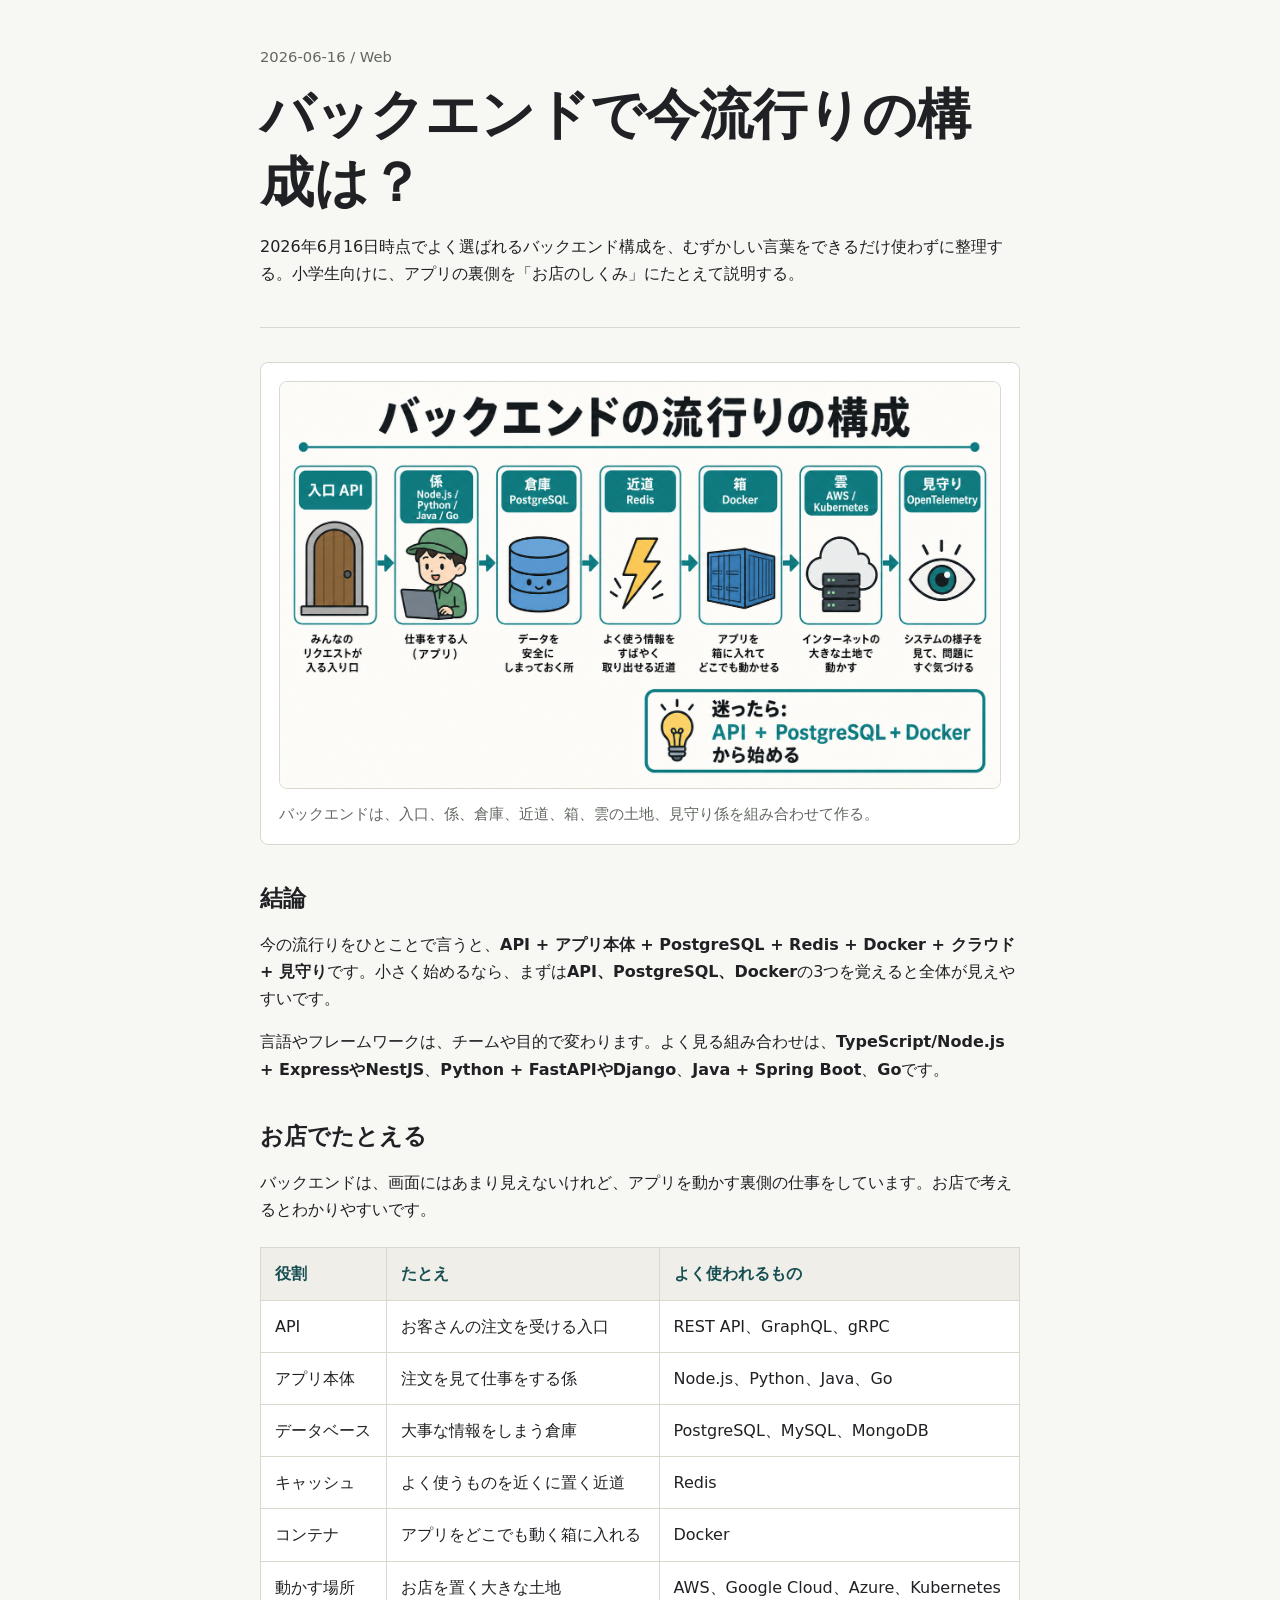
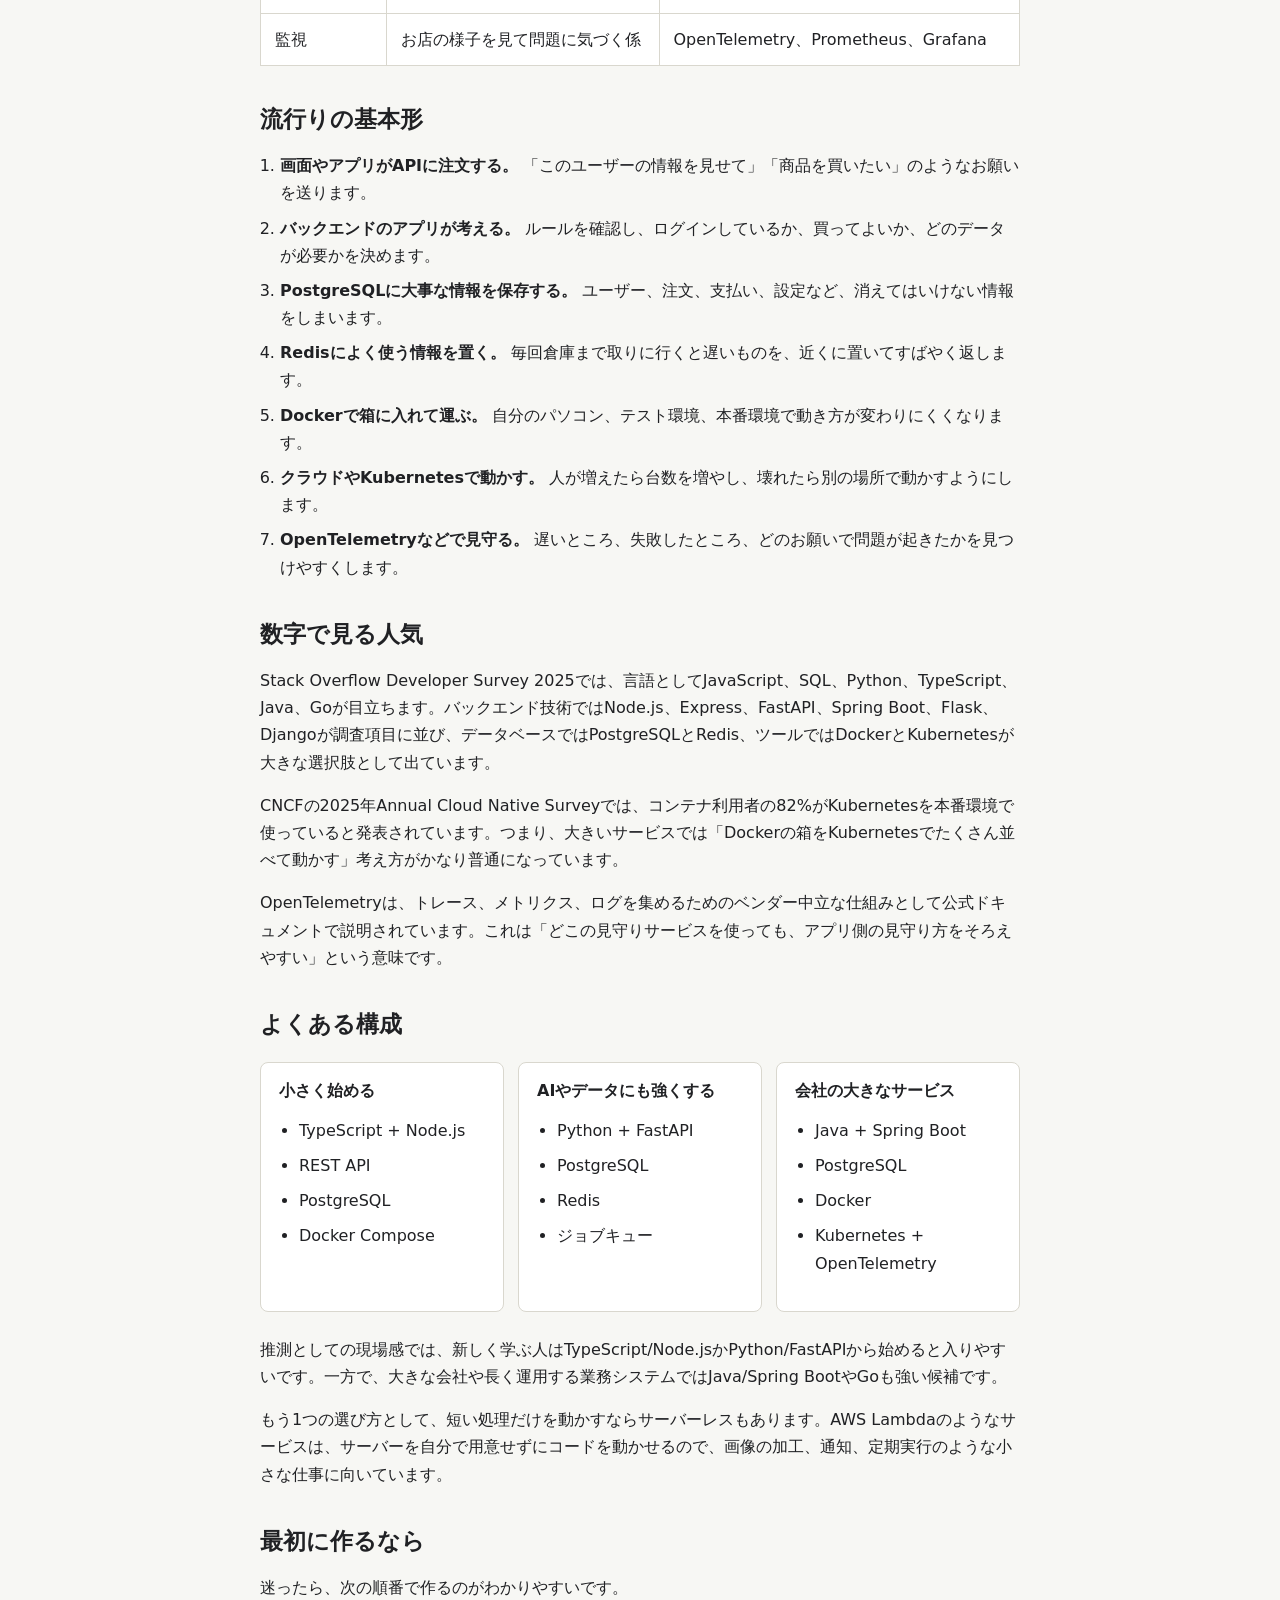
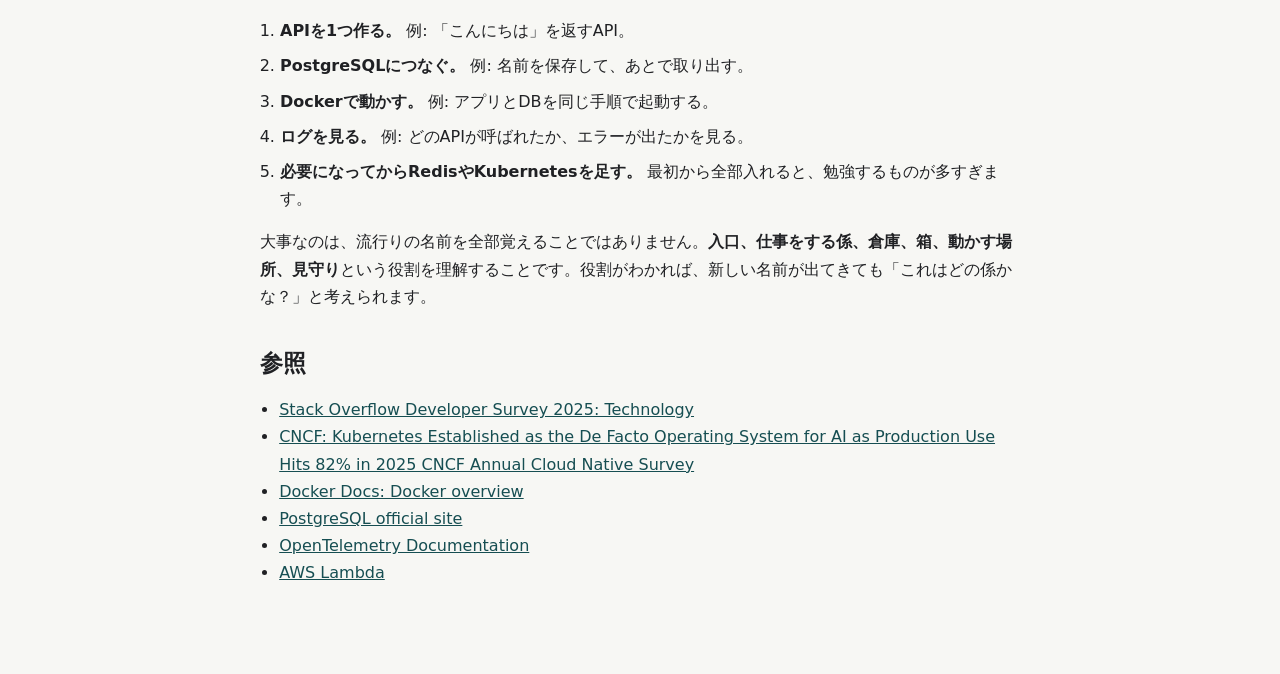
==== web/backend-popular-stack/index.html @ beb24e1f "Add backend stack explainer note" ====
<!doctype html>
<html lang="ja">
<head>
  <meta charset="utf-8">
  <meta name="viewport" content="width=device-width, initial-scale=1">
  <title>バックエンドで今流行りの構成は？ | 技術質問ノート</title>
  <meta name="description" content="2026年6月時点で流行りのバックエンド構成を、API、アプリ、データベース、キャッシュ、Docker、クラウド、監視に分けて小学生にもわかるように整理する。">
  <link rel="stylesheet" href="../../styles/site.css">
</head>
<body>
  <main class="article">
    <header class="article-header">
      <p class="article-meta"><time datetime="2026-06-16">2026-06-16</time> / Web</p>
      <h1>バックエンドで今流行りの構成は？</h1>
      <p>2026年6月16日時点でよく選ばれるバックエンド構成を、むずかしい言葉をできるだけ使わずに整理する。小学生向けに、アプリの裏側を「お店のしくみ」にたとえて説明する。</p>
    </header>

    <figure class="article-infographic">
      <img src="../../images/web/backend-popular-stack/infographic.png" alt="バックエンドの流行りの構成はAPI、アプリ、PostgreSQL、Redis、Docker、AWSやKubernetes、OpenTelemetryを組み合わせるという要点">
      <figcaption>バックエンドは、入口、係、倉庫、近道、箱、雲の土地、見守り係を組み合わせて作る。</figcaption>
    </figure>

    <section>
      <h2>結論</h2>
      <p>今の流行りをひとことで言うと、<strong>API + アプリ本体 + PostgreSQL + Redis + Docker + クラウド + 見守り</strong>です。小さく始めるなら、まずは<strong>API、PostgreSQL、Docker</strong>の3つを覚えると全体が見えやすいです。</p>
      <p>言語やフレームワークは、チームや目的で変わります。よく見る組み合わせは、<strong>TypeScript/Node.js + ExpressやNestJS</strong>、<strong>Python + FastAPIやDjango</strong>、<strong>Java + Spring Boot</strong>、<strong>Go</strong>です。</p>
    </section>

    <section>
      <h2>お店でたとえる</h2>
      <p>バックエンドは、画面にはあまり見えないけれど、アプリを動かす裏側の仕事をしています。お店で考えるとわかりやすいです。</p>
      <div class="table-wrap">
        <table>
          <thead>
            <tr>
              <th>役割</th>
              <th>たとえ</th>
              <th>よく使われるもの</th>
            </tr>
          </thead>
          <tbody>
            <tr>
              <td>API</td>
              <td>お客さんの注文を受ける入口</td>
              <td>REST API、GraphQL、gRPC</td>
            </tr>
            <tr>
              <td>アプリ本体</td>
              <td>注文を見て仕事をする係</td>
              <td>Node.js、Python、Java、Go</td>
            </tr>
            <tr>
              <td>データベース</td>
              <td>大事な情報をしまう倉庫</td>
              <td>PostgreSQL、MySQL、MongoDB</td>
            </tr>
            <tr>
              <td>キャッシュ</td>
              <td>よく使うものを近くに置く近道</td>
              <td>Redis</td>
            </tr>
            <tr>
              <td>コンテナ</td>
              <td>アプリをどこでも動く箱に入れる</td>
              <td>Docker</td>
            </tr>
            <tr>
              <td>動かす場所</td>
              <td>お店を置く大きな土地</td>
              <td>AWS、Google Cloud、Azure、Kubernetes</td>
            </tr>
            <tr>
              <td>監視</td>
              <td>お店の様子を見て問題に気づく係</td>
              <td>OpenTelemetry、Prometheus、Grafana</td>
            </tr>
          </tbody>
        </table>
      </div>
    </section>

    <section>
      <h2>流行りの基本形</h2>
      <ol class="roadmap">
        <li><strong>画面やアプリがAPIに注文する。</strong> 「このユーザーの情報を見せて」「商品を買いたい」のようなお願いを送ります。</li>
        <li><strong>バックエンドのアプリが考える。</strong> ルールを確認し、ログインしているか、買ってよいか、どのデータが必要かを決めます。</li>
        <li><strong>PostgreSQLに大事な情報を保存する。</strong> ユーザー、注文、支払い、設定など、消えてはいけない情報をしまいます。</li>
        <li><strong>Redisによく使う情報を置く。</strong> 毎回倉庫まで取りに行くと遅いものを、近くに置いてすばやく返します。</li>
        <li><strong>Dockerで箱に入れて運ぶ。</strong> 自分のパソコン、テスト環境、本番環境で動き方が変わりにくくなります。</li>
        <li><strong>クラウドやKubernetesで動かす。</strong> 人が増えたら台数を増やし、壊れたら別の場所で動かすようにします。</li>
        <li><strong>OpenTelemetryなどで見守る。</strong> 遅いところ、失敗したところ、どのお願いで問題が起きたかを見つけやすくします。</li>
      </ol>
    </section>

    <section>
      <h2>数字で見る人気</h2>
      <p>Stack Overflow Developer Survey 2025では、言語としてJavaScript、SQL、Python、TypeScript、Java、Goが目立ちます。バックエンド技術ではNode.js、Express、FastAPI、Spring Boot、Flask、Djangoが調査項目に並び、データベースではPostgreSQLとRedis、ツールではDockerとKubernetesが大きな選択肢として出ています。</p>
      <p>CNCFの2025年Annual Cloud Native Surveyでは、コンテナ利用者の82%がKubernetesを本番環境で使っていると発表されています。つまり、大きいサービスでは「Dockerの箱をKubernetesでたくさん並べて動かす」考え方がかなり普通になっています。</p>
      <p>OpenTelemetryは、トレース、メトリクス、ログを集めるためのベンダー中立な仕組みとして公式ドキュメントで説明されています。これは「どこの見守りサービスを使っても、アプリ側の見守り方をそろえやすい」という意味です。</p>
    </section>

    <section>
      <h2>よくある構成</h2>
      <div class="skill-grid">
        <div class="skill-card">
          <h3>小さく始める</h3>
          <ul>
            <li>TypeScript + Node.js</li>
            <li>REST API</li>
            <li>PostgreSQL</li>
            <li>Docker Compose</li>
          </ul>
        </div>
        <div class="skill-card">
          <h3>AIやデータにも強くする</h3>
          <ul>
            <li>Python + FastAPI</li>
            <li>PostgreSQL</li>
            <li>Redis</li>
            <li>ジョブキュー</li>
          </ul>
        </div>
        <div class="skill-card">
          <h3>会社の大きなサービス</h3>
          <ul>
            <li>Java + Spring Boot</li>
            <li>PostgreSQL</li>
            <li>Docker</li>
            <li>Kubernetes + OpenTelemetry</li>
          </ul>
        </div>
      </div>
      <p>推測としての現場感では、新しく学ぶ人はTypeScript/Node.jsかPython/FastAPIから始めると入りやすいです。一方で、大きな会社や長く運用する業務システムではJava/Spring BootやGoも強い候補です。</p>
      <p>もう1つの選び方として、短い処理だけを動かすならサーバーレスもあります。AWS Lambdaのようなサービスは、サーバーを自分で用意せずにコードを動かせるので、画像の加工、通知、定期実行のような小さな仕事に向いています。</p>
    </section>

    <section>
      <h2>最初に作るなら</h2>
      <p>迷ったら、次の順番で作るのがわかりやすいです。</p>
      <ol class="roadmap">
        <li><strong>APIを1つ作る。</strong> 例: 「こんにちは」を返すAPI。</li>
        <li><strong>PostgreSQLにつなぐ。</strong> 例: 名前を保存して、あとで取り出す。</li>
        <li><strong>Dockerで動かす。</strong> 例: アプリとDBを同じ手順で起動する。</li>
        <li><strong>ログを見る。</strong> 例: どのAPIが呼ばれたか、エラーが出たかを見る。</li>
        <li><strong>必要になってからRedisやKubernetesを足す。</strong> 最初から全部入れると、勉強するものが多すぎます。</li>
      </ol>
      <p>大事なのは、流行りの名前を全部覚えることではありません。<strong>入口、仕事をする係、倉庫、箱、動かす場所、見守り</strong>という役割を理解することです。役割がわかれば、新しい名前が出てきても「これはどの係かな？」と考えられます。</p>
    </section>

    <section>
      <h2>参照</h2>
      <ul class="reference-list">
        <li><a href="https://survey.stackoverflow.co/2025/technology">Stack Overflow Developer Survey 2025: Technology</a></li>
        <li><a href="https://www.cncf.io/announcements/2026/01/20/kubernetes-established-as-the-de-facto-operating-system-for-ai-as-production-use-hits-82-in-2025-cncf-annual-cloud-native-survey/">CNCF: Kubernetes Established as the De Facto Operating System for AI as Production Use Hits 82% in 2025 CNCF Annual Cloud Native Survey</a></li>
        <li><a href="https://docs.docker.com/get-started/docker-overview/">Docker Docs: Docker overview</a></li>
        <li><a href="https://www.postgresql.org/">PostgreSQL official site</a></li>
        <li><a href="https://opentelemetry.io/docs/">OpenTelemetry Documentation</a></li>
        <li><a href="https://aws.amazon.com/lambda/">AWS Lambda</a></li>
      </ul>
    </section>
  </main>
</body>
</html>
---- styles/site.css ----
:root {
  color-scheme: light;
  --bg: #f7f7f4;
  --surface: #ffffff;
  --surface-muted: #efeee8;
  --text: #202124;
  --muted: #626861;
  --border: #d9d7ce;
  --accent: #2f6f73;
  --accent-strong: #164e52;
  --shadow: 0 18px 44px rgba(32, 33, 36, 0.08);
}

* {
  box-sizing: border-box;
}

html {
  font-family: system-ui, -apple-system, BlinkMacSystemFont, "Segoe UI", sans-serif;
  background: var(--bg);
  color: var(--text);
}

body {
  margin: 0;
  line-height: 1.7;
}

a {
  color: var(--accent-strong);
}

.site-header {
  background: #203236;
  color: #fff;
  padding: 72px 20px 56px;
}

.site-header__inner,
.site-main {
  width: min(960px, calc(100% - 40px));
  margin: 0 auto;
}

.site-kicker {
  margin: 0 0 12px;
  color: #9fd0c6;
  font-size: 0.88rem;
  font-weight: 700;
  letter-spacing: 0;
  text-transform: uppercase;
}

h1,
h2,
h3 {
  line-height: 1.25;
  letter-spacing: 0;
}

h1 {
  margin: 0;
  font-size: clamp(2.4rem, 8vw, 4.8rem);
}

.site-lead {
  max-width: 680px;
  margin: 20px 0 0;
  color: #dce7e4;
  font-size: 1.08rem;
}

.site-main {
  padding: 40px 0 72px;
}

.section {
  margin-top: 40px;
}

.section:first-child {
  margin-top: 0;
}

.section--muted {
  border-top: 1px solid var(--border);
  padding-top: 36px;
}

.section__heading {
  display: grid;
  gap: 6px;
  margin-bottom: 18px;
}

.section__heading h2 {
  margin: 0;
  font-size: 1.45rem;
}

.section__heading p {
  margin: 0;
  color: var(--muted);
}

.note-list {
  display: grid;
  gap: 14px;
}

.note-card,
.empty-state {
  display: grid;
  gap: 10px;
  min-height: 132px;
  padding: 22px;
  border: 1px solid var(--border);
  border-radius: 8px;
  background: var(--surface);
  box-shadow: var(--shadow);
}

.note-card h3,
.empty-state h3 {
  margin: 0;
  font-size: 1.15rem;
}

.note-card p,
.empty-state p {
  margin: 0;
  color: var(--muted);
}

.note-meta {
  display: flex;
  flex-wrap: wrap;
  gap: 8px 12px;
  color: var(--muted);
  font-size: 0.9rem;
}

.category-list {
  display: flex;
  flex-wrap: wrap;
  gap: 10px;
  padding: 0;
  margin: 0;
  list-style: none;
}

.category-list li {
  padding: 7px 12px;
  border: 1px solid var(--border);
  border-radius: 999px;
  background: var(--surface);
  color: var(--accent-strong);
  font-weight: 700;
}

.article {
  max-width: 800px;
  margin: 0 auto;
  padding: 44px 20px 72px;
}

.article-header {
  margin-bottom: 34px;
  padding-bottom: 24px;
  border-bottom: 1px solid var(--border);
}

.article-infographic {
  margin: 0 0 34px;
}

.article-infographic img {
  display: block;
  width: 100%;
  height: auto;
  border: 1px solid var(--border);
  border-radius: 8px;
  background: var(--surface);
}

.article-infographic figcaption {
  margin-top: 12px;
  color: var(--muted);
  font-size: 0.92rem;
}

.article-header h1 {
  font-size: clamp(2rem, 7vw, 3.4rem);
}

.article-meta {
  margin: 0 0 12px;
  color: var(--muted);
  font-size: 0.92rem;
}

.article h2 {
  margin-top: 38px;
  font-size: 1.45rem;
}

.article figure {
  margin: 28px 0;
  padding: 18px;
  border: 1px solid var(--border);
  border-radius: 8px;
  background: var(--surface);
}

.article figcaption {
  margin-top: 12px;
  color: var(--muted);
  font-size: 0.92rem;
}

.table-wrap {
  width: 100%;
  margin: 24px 0;
  overflow-x: auto;
}

.article table {
  width: 100%;
  min-width: 680px;
  border-collapse: collapse;
  border: 1px solid var(--border);
  background: var(--surface);
}

.article th,
.article td {
  padding: 12px 14px;
  border: 1px solid var(--border);
  text-align: left;
  vertical-align: top;
}

.article th {
  background: var(--surface-muted);
  color: var(--accent-strong);
}

.flow-steps {
  display: grid;
  grid-template-columns: repeat(3, minmax(0, 1fr));
  gap: 12px;
}

.flow-steps div {
  padding: 14px;
  border: 1px solid var(--border);
  border-radius: 8px;
  background: var(--surface-muted);
}

.flow-steps strong,
.flow-steps span {
  display: block;
}

.flow-steps span {
  margin-top: 4px;
  color: var(--muted);
  font-size: 0.92rem;
}

.skill-grid {
  display: grid;
  grid-template-columns: repeat(3, minmax(0, 1fr));
  gap: 14px;
  margin: 24px 0;
}

.skill-card {
  padding: 18px;
  border: 1px solid var(--border);
  border-radius: 8px;
  background: var(--surface);
}

.skill-card h3 {
  margin: 0 0 10px;
  font-size: 1rem;
}

.skill-card ul,
.check-list,
.roadmap {
  padding-left: 1.25rem;
}

.skill-card li,
.check-list li,
.roadmap li {
  margin: 8px 0;
}

.reference-list {
  padding-left: 1.2rem;
}

@media (max-width: 640px) {
  .site-header {
    padding: 52px 20px 42px;
  }

  .site-header__inner,
  .site-main {
    width: min(100% - 28px, 960px);
  }

  .skill-grid {
    grid-template-columns: 1fr;
  }

  .flow-steps {
    grid-template-columns: 1fr;
  }
}
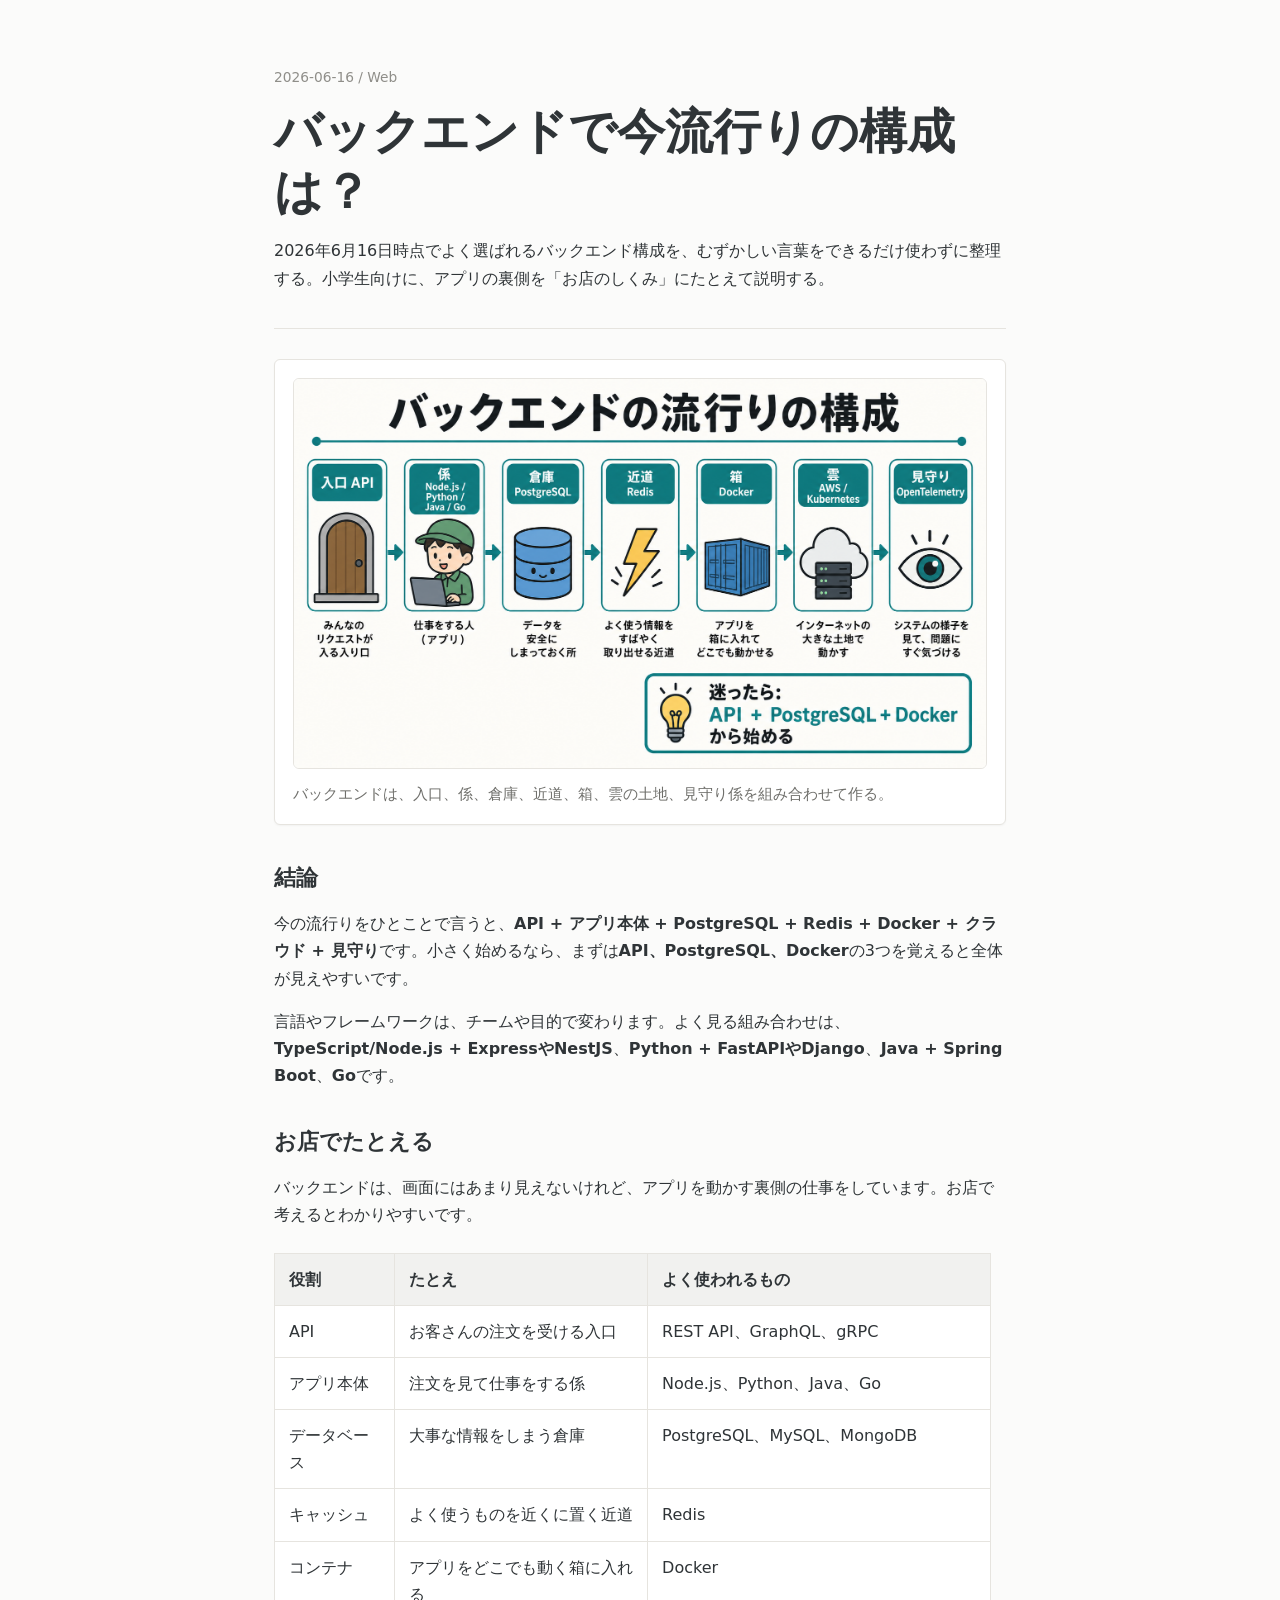
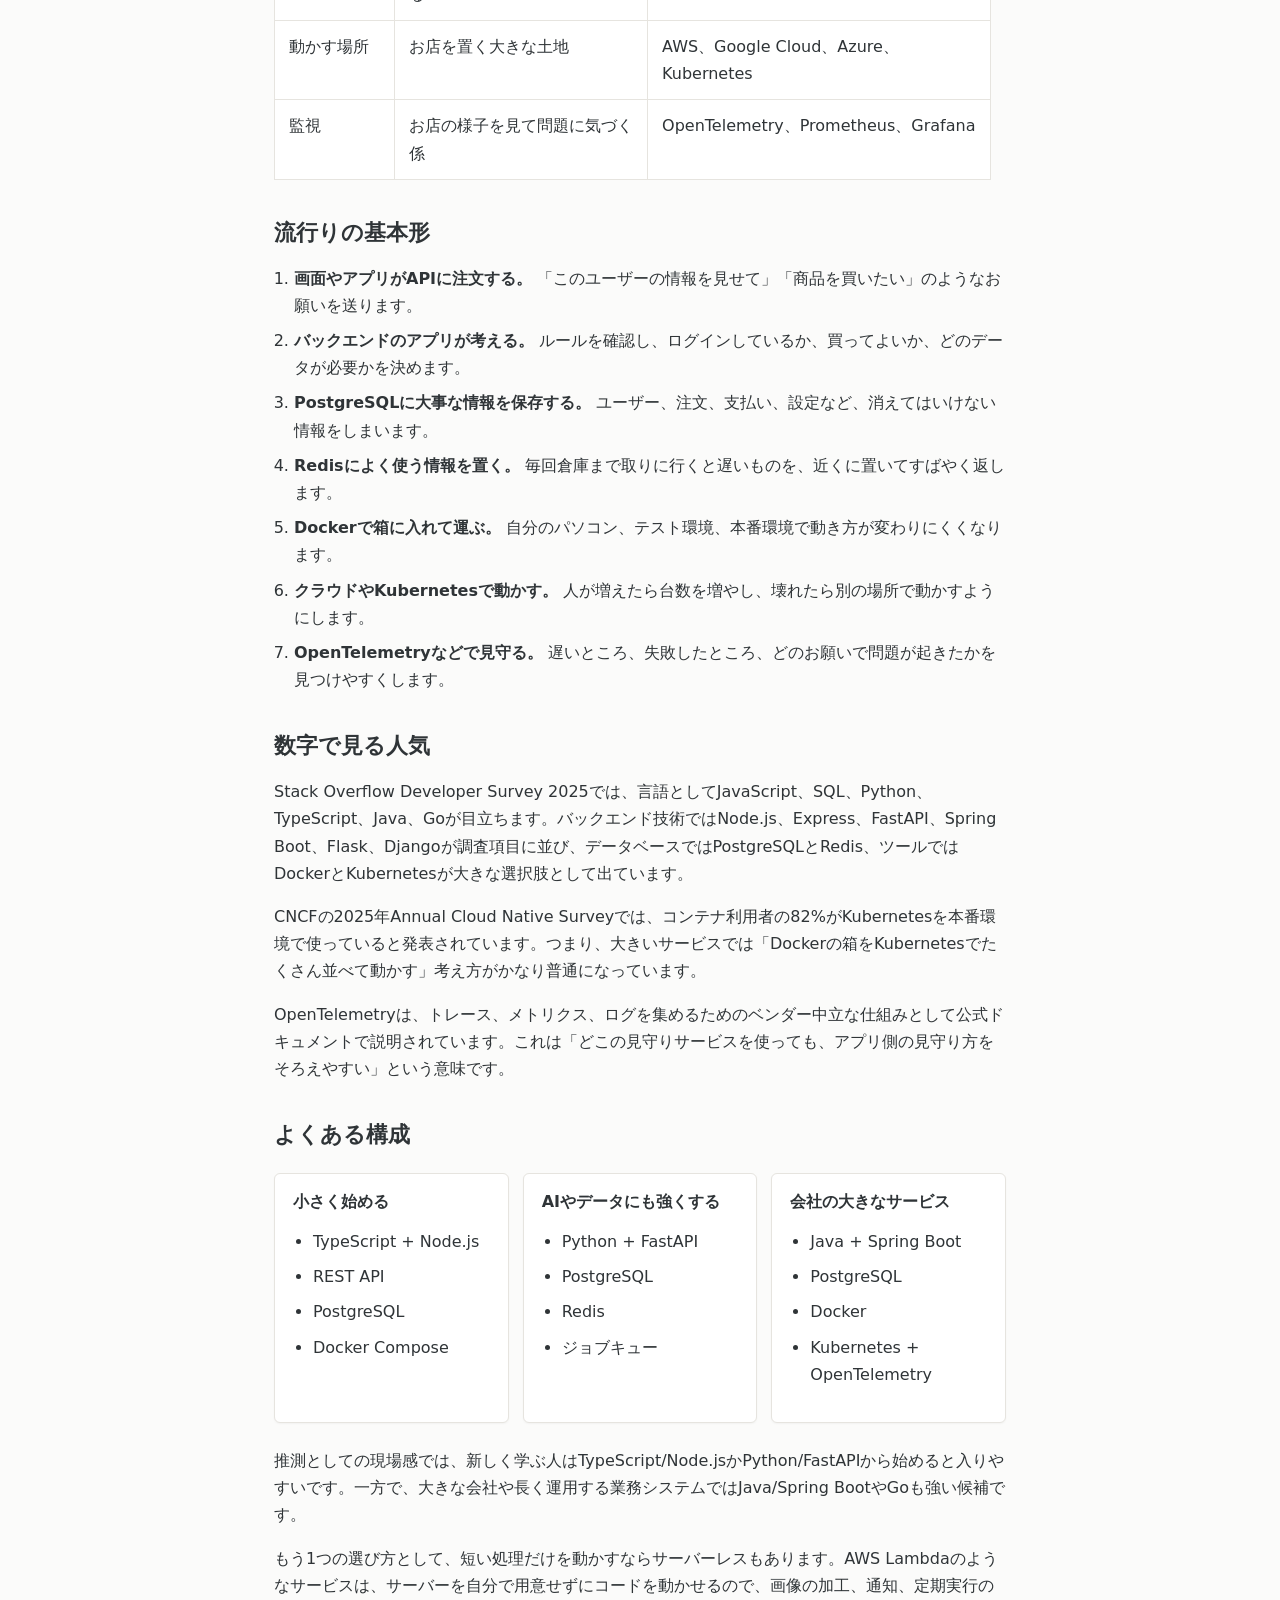
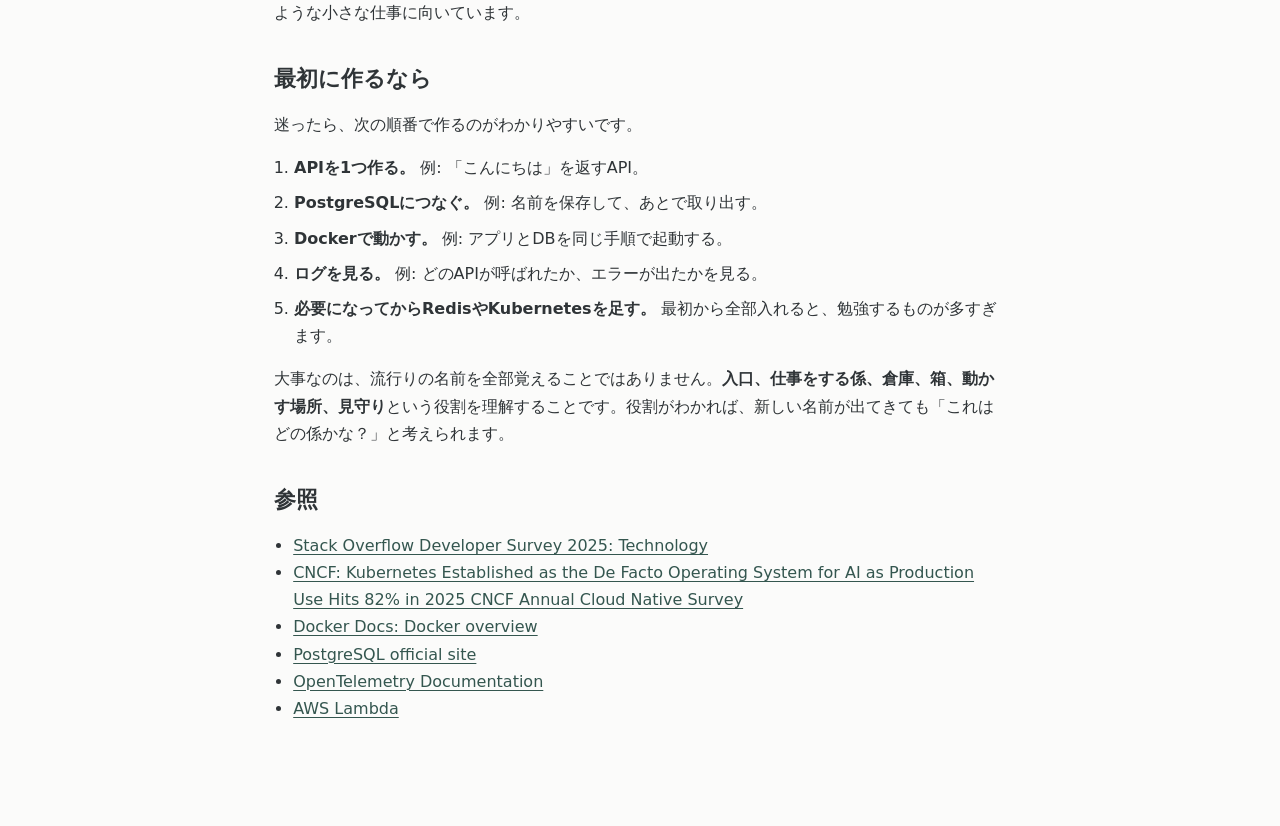
==== commit 9e0ccd5b: "feat: ノートサイトを汎用知識向けUIに変更" ====
--- a/web/backend-popular-stack/index.html
+++ b/web/backend-popular-stack/index.html
@@ -3,7 +3,7 @@
 <head>
   <meta charset="utf-8">
   <meta name="viewport" content="width=device-width, initial-scale=1">
-  <title>バックエンドで今流行りの構成は？ | 技術質問ノート</title>
+  <title>バックエンドで今流行りの構成は？</title>
   <meta name="description" content="2026年6月時点で流行りのバックエンド構成を、API、アプリ、データベース、キャッシュ、Docker、クラウド、監視に分けて小学生にもわかるように整理する。">
   <link rel="stylesheet" href="../../styles/site.css">
 </head>
--- a/styles/site.css
+++ b/styles/site.css
@@ -1,14 +1,17 @@
 :root {
   color-scheme: light;
-  --bg: #f7f7f4;
+  --bg: #fbfbfa;
   --surface: #ffffff;
-  --surface-muted: #efeee8;
-  --text: #202124;
-  --muted: #626861;
-  --border: #d9d7ce;
-  --accent: #2f6f73;
-  --accent-strong: #164e52;
-  --shadow: 0 18px 44px rgba(32, 33, 36, 0.08);
+  --surface-hover: #f7f7f5;
+  --surface-muted: #f1f1ef;
+  --text: #2f3437;
+  --muted: #6f6f6b;
+  --muted-soft: #8f8e89;
+  --border: #e6e4df;
+  --border-strong: #d8d6d0;
+  --accent: #4f6f66;
+  --accent-strong: #34564f;
+  --shadow: 0 1px 2px rgba(15, 15, 15, 0.04);
 }
 
 * {
@@ -28,27 +31,13 @@
 
 a {
   color: var(--accent-strong);
-}
-
-.site-header {
-  background: #203236;
-  color: #fff;
-  padding: 72px 20px 56px;
-}
-
-.site-header__inner,
+  text-decoration-thickness: 1px;
+  text-underline-offset: 0.18em;
+}
+
 .site-main {
-  width: min(960px, calc(100% - 40px));
+  width: min(920px, calc(100% - 48px));
   margin: 0 auto;
-}
-
-.site-kicker {
-  margin: 0 0 12px;
-  color: #9fd0c6;
-  font-size: 0.88rem;
-  font-weight: 700;
-  letter-spacing: 0;
-  text-transform: uppercase;
 }
 
 h1,
@@ -60,22 +49,36 @@
 
 h1 {
   margin: 0;
-  font-size: clamp(2.4rem, 8vw, 4.8rem);
-}
-
-.site-lead {
-  max-width: 680px;
-  margin: 20px 0 0;
-  color: #dce7e4;
-  font-size: 1.08rem;
+  font-size: clamp(2rem, 6vw, 3.2rem);
+  font-weight: 750;
 }
 
 .site-main {
-  padding: 40px 0 72px;
+  padding: 72px 0 88px;
+}
+
+.workspace-title {
+  display: grid;
+  gap: 8px;
+  max-width: 720px;
+  padding-bottom: 30px;
+}
+
+.workspace-title p {
+  margin: 0;
+  color: var(--muted);
+}
+
+.workspace-kicker {
+  color: var(--muted-soft);
+  font-size: 0.86rem;
+  font-weight: 700;
+  letter-spacing: 0;
+  text-transform: uppercase;
 }
 
 .section {
-  margin-top: 40px;
+  margin-top: 34px;
 }
 
 .section:first-child {
@@ -84,18 +87,19 @@
 
 .section--muted {
   border-top: 1px solid var(--border);
-  padding-top: 36px;
+  padding-top: 28px;
 }
 
 .section__heading {
   display: grid;
-  gap: 6px;
-  margin-bottom: 18px;
+  gap: 4px;
+  margin-bottom: 10px;
 }
 
 .section__heading h2 {
   margin: 0;
-  font-size: 1.45rem;
+  font-size: 1.05rem;
+  font-weight: 700;
 }
 
 .section__heading p {
@@ -105,39 +109,55 @@
 
 .note-list {
   display: grid;
-  gap: 14px;
+  border-top: 1px solid var(--border);
 }
 
 .note-card,
 .empty-state {
   display: grid;
-  gap: 10px;
-  min-height: 132px;
-  padding: 22px;
-  border: 1px solid var(--border);
-  border-radius: 8px;
-  background: var(--surface);
-  box-shadow: var(--shadow);
+  gap: 6px;
+  min-height: 112px;
+  padding: 16px 8px 18px;
+  border-bottom: 1px solid var(--border);
+  background: transparent;
+  transition: background-color 120ms ease;
+}
+
+.note-card:hover,
+.note-card:focus-within {
+  background: var(--surface-hover);
 }
 
 .note-card h3,
 .empty-state h3 {
   margin: 0;
-  font-size: 1.15rem;
+  font-size: 1rem;
+  font-weight: 650;
+}
+
+.note-card h3 a {
+  color: var(--text);
+  text-decoration: none;
+}
+
+.note-card h3 a:hover {
+  color: var(--accent-strong);
+  text-decoration: underline;
 }
 
 .note-card p,
 .empty-state p {
   margin: 0;
   color: var(--muted);
+  font-size: 0.95rem;
 }
 
 .note-meta {
   display: flex;
   flex-wrap: wrap;
   gap: 8px 12px;
-  color: var(--muted);
-  font-size: 0.9rem;
+  color: var(--muted-soft);
+  font-size: 0.82rem;
 }
 
 .category-list {
@@ -150,23 +170,24 @@
 }
 
 .category-list li {
-  padding: 7px 12px;
-  border: 1px solid var(--border);
-  border-radius: 999px;
-  background: var(--surface);
-  color: var(--accent-strong);
-  font-weight: 700;
+  padding: 5px 10px;
+  border: 1px solid var(--border);
+  border-radius: 6px;
+  background: var(--surface-muted);
+  color: var(--text);
+  font-size: 0.92rem;
+  font-weight: 600;
 }
 
 .article {
-  max-width: 800px;
+  max-width: 780px;
   margin: 0 auto;
-  padding: 44px 20px 72px;
+  padding: 66px 24px 88px;
 }
 
 .article-header {
-  margin-bottom: 34px;
-  padding-bottom: 24px;
+  margin-bottom: 30px;
+  padding-bottom: 20px;
   border-bottom: 1px solid var(--border);
 }
 
@@ -179,7 +200,7 @@
   width: 100%;
   height: auto;
   border: 1px solid var(--border);
-  border-radius: 8px;
+  border-radius: 6px;
   background: var(--surface);
 }
 
@@ -190,26 +211,27 @@
 }
 
 .article-header h1 {
-  font-size: clamp(2rem, 7vw, 3.4rem);
+  font-size: clamp(1.9rem, 6vw, 3rem);
 }
 
 .article-meta {
   margin: 0 0 12px;
-  color: var(--muted);
-  font-size: 0.92rem;
+  color: var(--muted-soft);
+  font-size: 0.86rem;
 }
 
 .article h2 {
-  margin-top: 38px;
-  font-size: 1.45rem;
+  margin-top: 40px;
+  font-size: 1.35rem;
 }
 
 .article figure {
   margin: 28px 0;
   padding: 18px;
   border: 1px solid var(--border);
-  border-radius: 8px;
+  border-radius: 6px;
   background: var(--surface);
+  box-shadow: var(--shadow);
 }
 
 .article figcaption {
@@ -222,6 +244,7 @@
   width: 100%;
   margin: 24px 0;
   overflow-x: auto;
+  scrollbar-gutter: stable;
 }
 
 .article table {
@@ -242,7 +265,7 @@
 
 .article th {
   background: var(--surface-muted);
-  color: var(--accent-strong);
+  color: var(--text);
 }
 
 .flow-steps {
@@ -254,7 +277,7 @@
 .flow-steps div {
   padding: 14px;
   border: 1px solid var(--border);
-  border-radius: 8px;
+  border-radius: 6px;
   background: var(--surface-muted);
 }
 
@@ -279,8 +302,9 @@
 .skill-card {
   padding: 18px;
   border: 1px solid var(--border);
-  border-radius: 8px;
+  border-radius: 6px;
   background: var(--surface);
+  box-shadow: var(--shadow);
 }
 
 .skill-card h3 {
@@ -305,13 +329,22 @@
 }
 
 @media (max-width: 640px) {
-  .site-header {
-    padding: 52px 20px 42px;
-  }
-
-  .site-header__inner,
   .site-main {
-    width: min(100% - 28px, 960px);
+    width: min(100% - 28px, 920px);
+    padding: 44px 0 64px;
+  }
+
+  .workspace-title {
+    padding-bottom: 22px;
+  }
+
+  .article {
+    padding: 44px 18px 64px;
+  }
+
+  .note-card,
+  .empty-state {
+    padding-inline: 0;
   }
 
   .skill-grid {
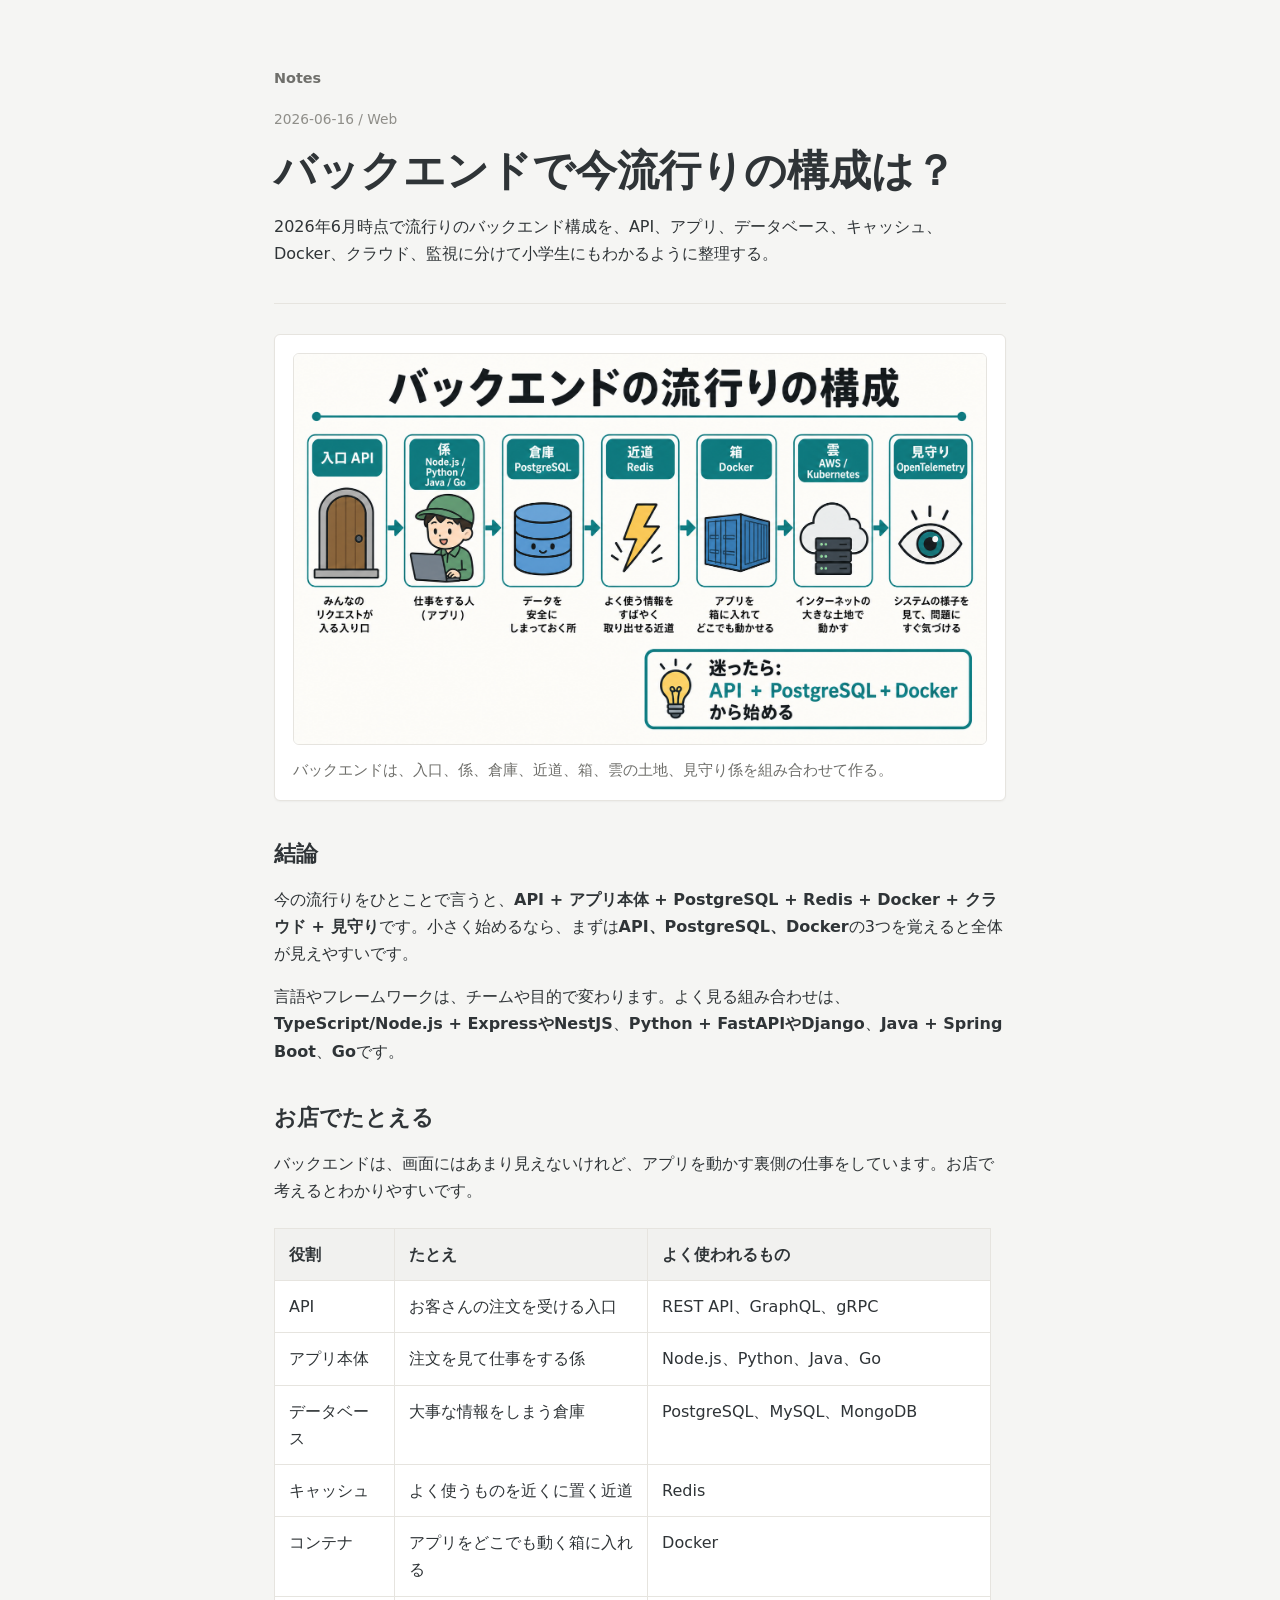
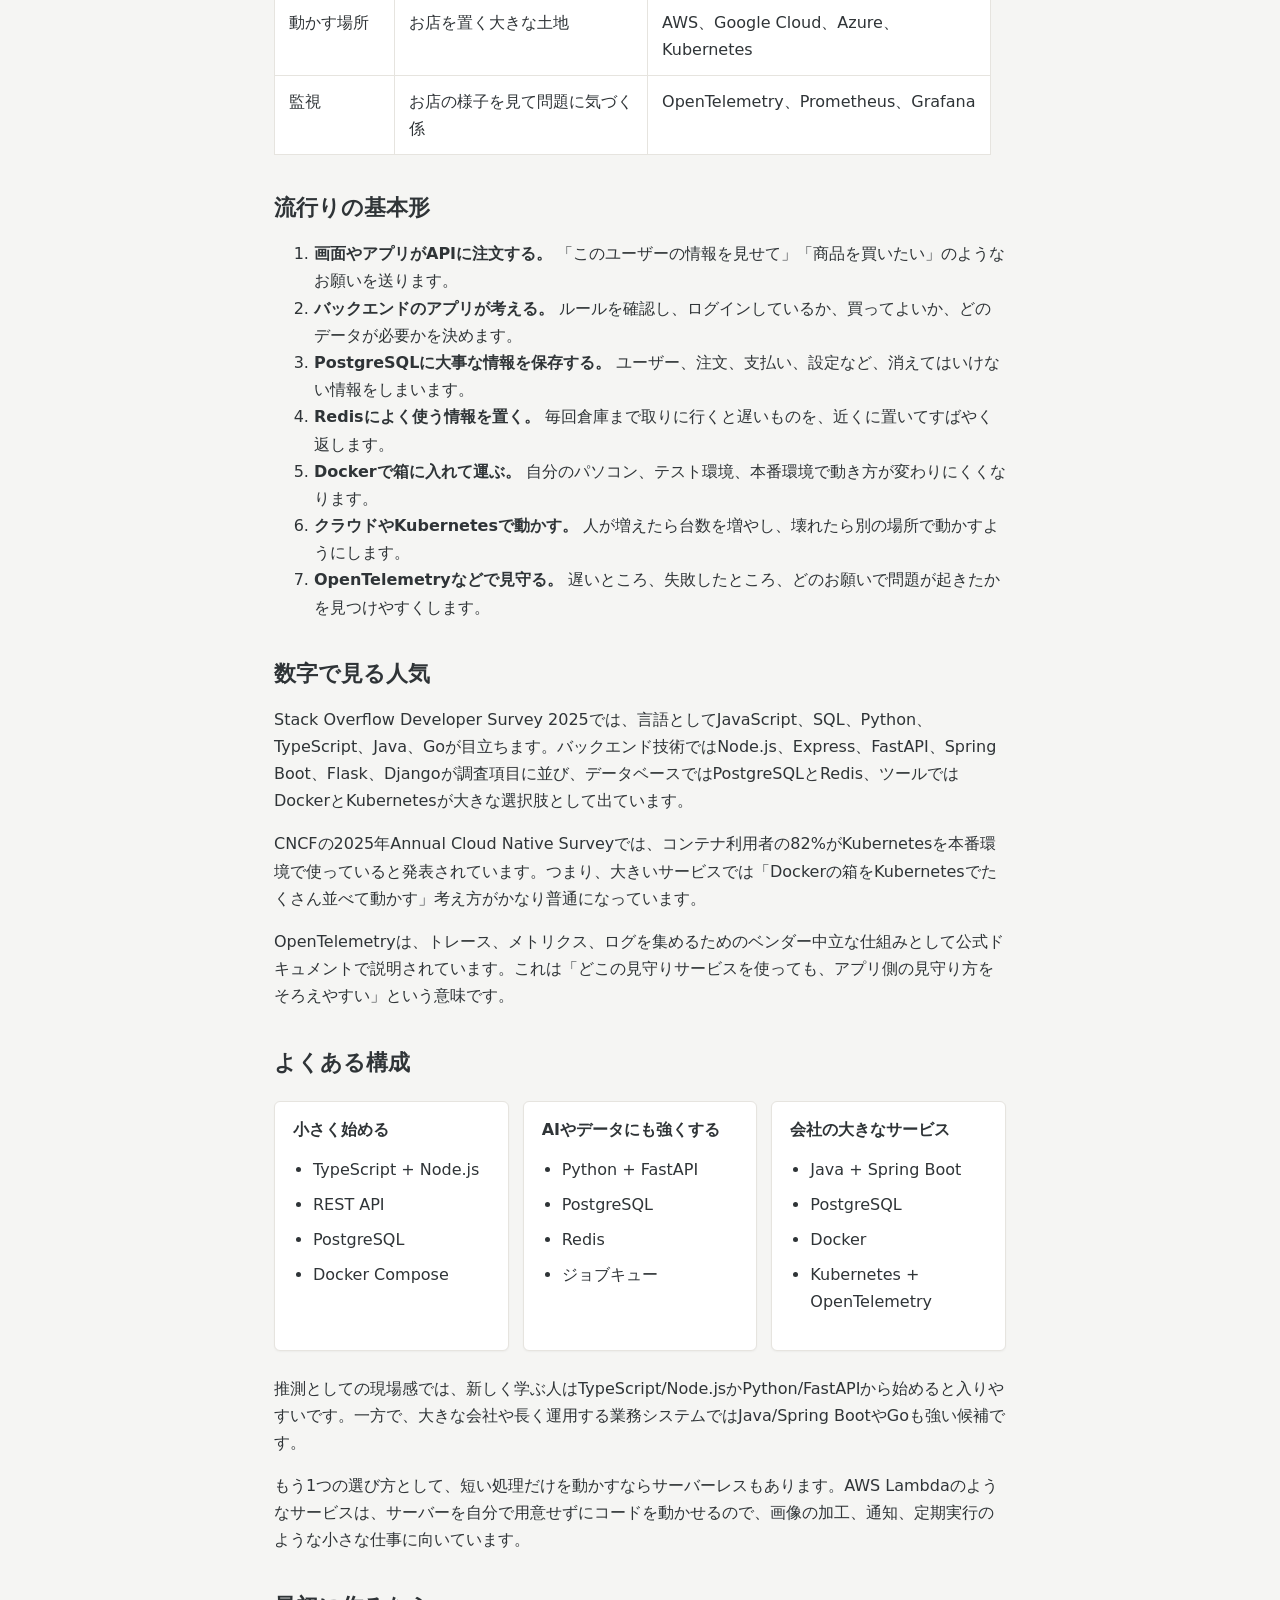
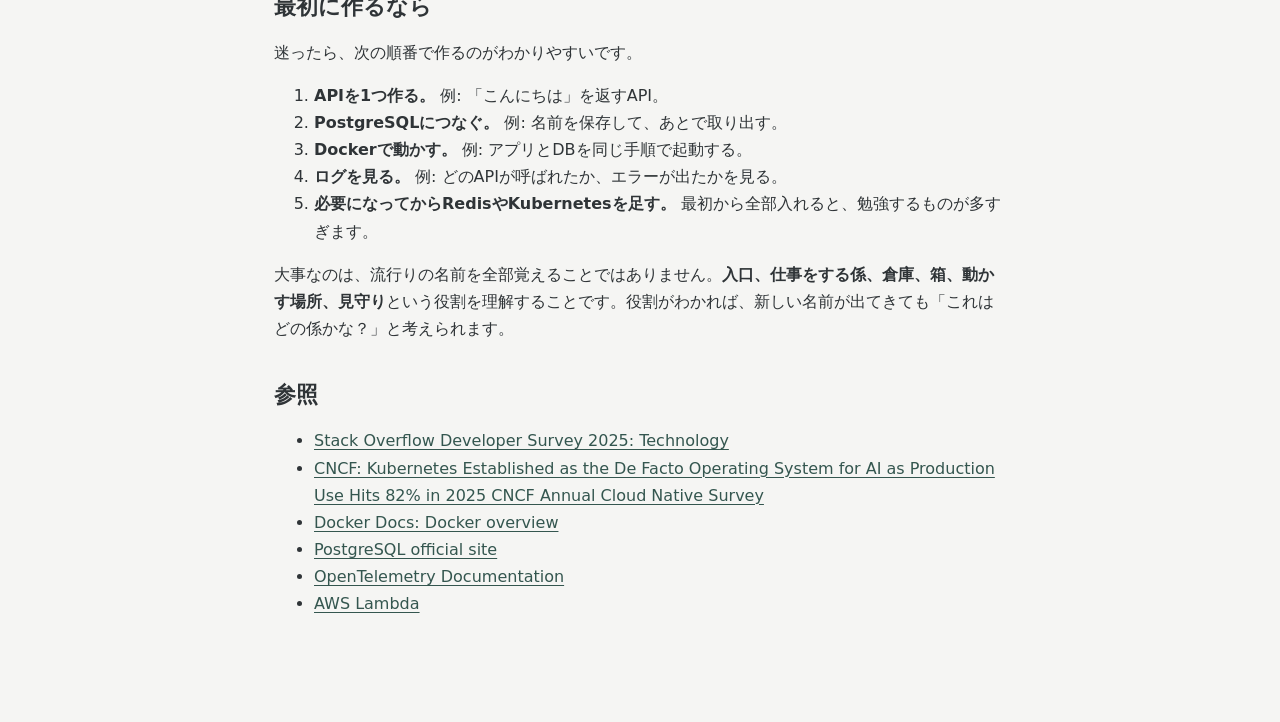
==== commit 2d3f340d: "feat: Markdown記事表示とfaviconを追加" ====
--- a/web/backend-popular-stack/index.html
+++ b/web/backend-popular-stack/index.html
@@ -1,163 +1,29 @@
-<!doctype html>
+<!DOCTYPE html>
 <html lang="ja">
 <head>
   <meta charset="utf-8">
   <meta name="viewport" content="width=device-width, initial-scale=1">
   <title>バックエンドで今流行りの構成は？</title>
   <meta name="description" content="2026年6月時点で流行りのバックエンド構成を、API、アプリ、データベース、キャッシュ、Docker、クラウド、監視に分けて小学生にもわかるように整理する。">
+  <link rel="icon" href="../../favicon.svg" type="image/svg+xml">
   <link rel="stylesheet" href="../../styles/site.css">
+  <script type="module" src="../../scripts/article.js"></script>
 </head>
 <body>
   <main class="article">
+    <p class="article-back"><a href="../../">Notes</a></p>
     <header class="article-header">
-      <p class="article-meta"><time datetime="2026-06-16">2026-06-16</time> / Web</p>
-      <h1>バックエンドで今流行りの構成は？</h1>
-      <p>2026年6月16日時点でよく選ばれるバックエンド構成を、むずかしい言葉をできるだけ使わずに整理する。小学生向けに、アプリの裏側を「お店のしくみ」にたとえて説明する。</p>
+      <p class="article-meta"><time data-article-date datetime="2026-06-16">2026-06-16</time> / <span data-article-category>Web</span></p>
+      <h1 data-article-title>バックエンドで今流行りの構成は？</h1>
+      <p data-article-description>2026年6月時点で流行りのバックエンド構成を、API、アプリ、データベース、キャッシュ、Docker、クラウド、監視に分けて小学生にもわかるように整理する。</p>
     </header>
 
-    <figure class="article-infographic">
-      <img src="../../images/web/backend-popular-stack/infographic.png" alt="バックエンドの流行りの構成はAPI、アプリ、PostgreSQL、Redis、Docker、AWSやKubernetes、OpenTelemetryを組み合わせるという要点">
-      <figcaption>バックエンドは、入口、係、倉庫、近道、箱、雲の土地、見守り係を組み合わせて作る。</figcaption>
+    <figure class="article-infographic" data-article-infographic hidden>
+      <img data-article-infographic-img src="[data-uri]" alt="">
+      <figcaption data-article-infographic-caption></figcaption>
     </figure>
 
-    <section>
-      <h2>結論</h2>
-      <p>今の流行りをひとことで言うと、<strong>API + アプリ本体 + PostgreSQL + Redis + Docker + クラウド + 見守り</strong>です。小さく始めるなら、まずは<strong>API、PostgreSQL、Docker</strong>の3つを覚えると全体が見えやすいです。</p>
-      <p>言語やフレームワークは、チームや目的で変わります。よく見る組み合わせは、<strong>TypeScript/Node.js + ExpressやNestJS</strong>、<strong>Python + FastAPIやDjango</strong>、<strong>Java + Spring Boot</strong>、<strong>Go</strong>です。</p>
-    </section>
-
-    <section>
-      <h2>お店でたとえる</h2>
-      <p>バックエンドは、画面にはあまり見えないけれど、アプリを動かす裏側の仕事をしています。お店で考えるとわかりやすいです。</p>
-      <div class="table-wrap">
-        <table>
-          <thead>
-            <tr>
-              <th>役割</th>
-              <th>たとえ</th>
-              <th>よく使われるもの</th>
-            </tr>
-          </thead>
-          <tbody>
-            <tr>
-              <td>API</td>
-              <td>お客さんの注文を受ける入口</td>
-              <td>REST API、GraphQL、gRPC</td>
-            </tr>
-            <tr>
-              <td>アプリ本体</td>
-              <td>注文を見て仕事をする係</td>
-              <td>Node.js、Python、Java、Go</td>
-            </tr>
-            <tr>
-              <td>データベース</td>
-              <td>大事な情報をしまう倉庫</td>
-              <td>PostgreSQL、MySQL、MongoDB</td>
-            </tr>
-            <tr>
-              <td>キャッシュ</td>
-              <td>よく使うものを近くに置く近道</td>
-              <td>Redis</td>
-            </tr>
-            <tr>
-              <td>コンテナ</td>
-              <td>アプリをどこでも動く箱に入れる</td>
-              <td>Docker</td>
-            </tr>
-            <tr>
-              <td>動かす場所</td>
-              <td>お店を置く大きな土地</td>
-              <td>AWS、Google Cloud、Azure、Kubernetes</td>
-            </tr>
-            <tr>
-              <td>監視</td>
-              <td>お店の様子を見て問題に気づく係</td>
-              <td>OpenTelemetry、Prometheus、Grafana</td>
-            </tr>
-          </tbody>
-        </table>
-      </div>
-    </section>
-
-    <section>
-      <h2>流行りの基本形</h2>
-      <ol class="roadmap">
-        <li><strong>画面やアプリがAPIに注文する。</strong> 「このユーザーの情報を見せて」「商品を買いたい」のようなお願いを送ります。</li>
-        <li><strong>バックエンドのアプリが考える。</strong> ルールを確認し、ログインしているか、買ってよいか、どのデータが必要かを決めます。</li>
-        <li><strong>PostgreSQLに大事な情報を保存する。</strong> ユーザー、注文、支払い、設定など、消えてはいけない情報をしまいます。</li>
-        <li><strong>Redisによく使う情報を置く。</strong> 毎回倉庫まで取りに行くと遅いものを、近くに置いてすばやく返します。</li>
-        <li><strong>Dockerで箱に入れて運ぶ。</strong> 自分のパソコン、テスト環境、本番環境で動き方が変わりにくくなります。</li>
-        <li><strong>クラウドやKubernetesで動かす。</strong> 人が増えたら台数を増やし、壊れたら別の場所で動かすようにします。</li>
-        <li><strong>OpenTelemetryなどで見守る。</strong> 遅いところ、失敗したところ、どのお願いで問題が起きたかを見つけやすくします。</li>
-      </ol>
-    </section>
-
-    <section>
-      <h2>数字で見る人気</h2>
-      <p>Stack Overflow Developer Survey 2025では、言語としてJavaScript、SQL、Python、TypeScript、Java、Goが目立ちます。バックエンド技術ではNode.js、Express、FastAPI、Spring Boot、Flask、Djangoが調査項目に並び、データベースではPostgreSQLとRedis、ツールではDockerとKubernetesが大きな選択肢として出ています。</p>
-      <p>CNCFの2025年Annual Cloud Native Surveyでは、コンテナ利用者の82%がKubernetesを本番環境で使っていると発表されています。つまり、大きいサービスでは「Dockerの箱をKubernetesでたくさん並べて動かす」考え方がかなり普通になっています。</p>
-      <p>OpenTelemetryは、トレース、メトリクス、ログを集めるためのベンダー中立な仕組みとして公式ドキュメントで説明されています。これは「どこの見守りサービスを使っても、アプリ側の見守り方をそろえやすい」という意味です。</p>
-    </section>
-
-    <section>
-      <h2>よくある構成</h2>
-      <div class="skill-grid">
-        <div class="skill-card">
-          <h3>小さく始める</h3>
-          <ul>
-            <li>TypeScript + Node.js</li>
-            <li>REST API</li>
-            <li>PostgreSQL</li>
-            <li>Docker Compose</li>
-          </ul>
-        </div>
-        <div class="skill-card">
-          <h3>AIやデータにも強くする</h3>
-          <ul>
-            <li>Python + FastAPI</li>
-            <li>PostgreSQL</li>
-            <li>Redis</li>
-            <li>ジョブキュー</li>
-          </ul>
-        </div>
-        <div class="skill-card">
-          <h3>会社の大きなサービス</h3>
-          <ul>
-            <li>Java + Spring Boot</li>
-            <li>PostgreSQL</li>
-            <li>Docker</li>
-            <li>Kubernetes + OpenTelemetry</li>
-          </ul>
-        </div>
-      </div>
-      <p>推測としての現場感では、新しく学ぶ人はTypeScript/Node.jsかPython/FastAPIから始めると入りやすいです。一方で、大きな会社や長く運用する業務システムではJava/Spring BootやGoも強い候補です。</p>
-      <p>もう1つの選び方として、短い処理だけを動かすならサーバーレスもあります。AWS Lambdaのようなサービスは、サーバーを自分で用意せずにコードを動かせるので、画像の加工、通知、定期実行のような小さな仕事に向いています。</p>
-    </section>
-
-    <section>
-      <h2>最初に作るなら</h2>
-      <p>迷ったら、次の順番で作るのがわかりやすいです。</p>
-      <ol class="roadmap">
-        <li><strong>APIを1つ作る。</strong> 例: 「こんにちは」を返すAPI。</li>
-        <li><strong>PostgreSQLにつなぐ。</strong> 例: 名前を保存して、あとで取り出す。</li>
-        <li><strong>Dockerで動かす。</strong> 例: アプリとDBを同じ手順で起動する。</li>
-        <li><strong>ログを見る。</strong> 例: どのAPIが呼ばれたか、エラーが出たかを見る。</li>
-        <li><strong>必要になってからRedisやKubernetesを足す。</strong> 最初から全部入れると、勉強するものが多すぎます。</li>
-      </ol>
-      <p>大事なのは、流行りの名前を全部覚えることではありません。<strong>入口、仕事をする係、倉庫、箱、動かす場所、見守り</strong>という役割を理解することです。役割がわかれば、新しい名前が出てきても「これはどの係かな？」と考えられます。</p>
-    </section>
-
-    <section>
-      <h2>参照</h2>
-      <ul class="reference-list">
-        <li><a href="https://survey.stackoverflow.co/2025/technology">Stack Overflow Developer Survey 2025: Technology</a></li>
-        <li><a href="https://www.cncf.io/announcements/2026/01/20/kubernetes-established-as-the-de-facto-operating-system-for-ai-as-production-use-hits-82-in-2025-cncf-annual-cloud-native-survey/">CNCF: Kubernetes Established as the De Facto Operating System for AI as Production Use Hits 82% in 2025 CNCF Annual Cloud Native Survey</a></li>
-        <li><a href="https://docs.docker.com/get-started/docker-overview/">Docker Docs: Docker overview</a></li>
-        <li><a href="https://www.postgresql.org/">PostgreSQL official site</a></li>
-        <li><a href="https://opentelemetry.io/docs/">OpenTelemetry Documentation</a></li>
-        <li><a href="https://aws.amazon.com/lambda/">AWS Lambda</a></li>
-      </ul>
-    </section>
+    <article data-article-root data-markdown="./article.md"></article>
   </main>
 </body>
 </html>
--- a/styles/site.css
+++ b/styles/site.css
@@ -1,6 +1,6 @@
 :root {
   color-scheme: light;
-  --bg: #fbfbfa;
+  --bg: #f5f5f3;
   --surface: #ffffff;
   --surface-hover: #f7f7f5;
   --surface-muted: #f1f1ef;
@@ -49,8 +49,305 @@
 
 h1 {
   margin: 0;
-  font-size: clamp(2rem, 6vw, 3.2rem);
+  font-size: 2.75rem;
   font-weight: 750;
+}
+
+.dashboard-shell {
+  display: grid;
+  grid-template-columns: 248px minmax(0, 1fr);
+  min-height: 100dvh;
+}
+
+.view-toggle {
+  position: absolute;
+  width: 1px;
+  height: 1px;
+  overflow: hidden;
+  clip-path: inset(50%);
+  white-space: nowrap;
+}
+
+.dashboard-sidebar {
+  position: sticky;
+  top: 0;
+  display: grid;
+  align-content: start;
+  gap: 24px;
+  height: 100dvh;
+  padding: 24px 18px;
+  border-right: 1px solid var(--border);
+  background: #eeeeeb;
+}
+
+.workspace-mark {
+  display: grid;
+  gap: 2px;
+  padding: 4px 6px;
+}
+
+.workspace-mark span {
+  color: var(--text);
+  font-size: 1.05rem;
+  font-weight: 750;
+}
+
+.workspace-mark strong {
+  color: var(--muted);
+  font-size: 0.8rem;
+  font-weight: 600;
+}
+
+.dashboard-nav {
+  display: grid;
+  gap: 4px;
+}
+
+.dashboard-nav label {
+  display: flex;
+  align-items: center;
+  min-height: 34px;
+  padding: 6px 10px;
+  border-radius: 6px;
+  color: var(--muted);
+  cursor: pointer;
+  font-size: 0.92rem;
+  font-weight: 650;
+  text-decoration: none;
+}
+
+.dashboard-nav label:hover,
+#view-overview:checked ~ .dashboard-sidebar label[for="view-overview"],
+#view-notes:checked ~ .dashboard-sidebar label[for="view-notes"],
+#view-list:checked ~ .dashboard-sidebar label[for="view-list"] {
+  background: rgba(255, 255, 255, 0.72);
+  color: var(--text);
+}
+
+#view-overview:focus-visible ~ .dashboard-sidebar label[for="view-overview"],
+#view-notes:focus-visible ~ .dashboard-sidebar label[for="view-notes"],
+#view-list:focus-visible ~ .dashboard-sidebar label[for="view-list"] {
+  outline: 2px solid var(--accent-strong);
+  outline-offset: 2px;
+}
+
+.sidebar-list {
+  display: grid;
+  gap: 8px;
+}
+
+.sidebar-list h2 {
+  margin: 0;
+  padding: 0 6px;
+  color: var(--muted);
+  font-size: 0.82rem;
+  font-weight: 750;
+}
+
+.sidebar-list ul {
+  display: grid;
+  gap: 2px;
+  padding: 0;
+  margin: 0;
+  list-style: none;
+}
+
+.sidebar-list li {
+  display: flex;
+  align-items: center;
+  justify-content: space-between;
+  gap: 10px;
+  min-height: 30px;
+  padding: 4px 10px;
+  border-radius: 6px;
+  color: var(--muted);
+  font-size: 0.88rem;
+  font-weight: 650;
+}
+
+.sidebar-list li:first-child {
+  background: rgba(255, 255, 255, 0.52);
+  color: var(--text);
+}
+
+.sidebar-list strong {
+  color: var(--muted-soft);
+  font-size: 0.8rem;
+}
+
+.sidebar-summary {
+  display: grid;
+  gap: 6px;
+  margin-top: 4px;
+  padding: 14px;
+  border: 1px solid var(--border-strong);
+  border-radius: 8px;
+  background: rgba(255, 255, 255, 0.54);
+}
+
+.sidebar-summary p,
+.sidebar-summary span {
+  margin: 0;
+  color: var(--muted);
+}
+
+.sidebar-summary p {
+  font-size: 0.78rem;
+  font-weight: 700;
+}
+
+.sidebar-summary strong {
+  color: var(--text);
+  font-size: 2rem;
+  line-height: 1;
+}
+
+.sidebar-summary span {
+  font-size: 0.84rem;
+  line-height: 1.55;
+}
+
+.dashboard-workspace {
+  width: min(1180px, calc(100% - 48px));
+  margin: 0 auto;
+  padding: 34px 0 56px;
+}
+
+.dashboard-toolbar {
+  display: flex;
+  align-items: end;
+  justify-content: space-between;
+  gap: 24px;
+  margin-bottom: 22px;
+}
+
+.dashboard-toolbar p {
+  max-width: 620px;
+  margin: 6px 0 0;
+  color: var(--muted);
+}
+
+.dashboard-update {
+  display: grid;
+  gap: 2px;
+  min-width: 142px;
+  padding: 10px 12px;
+  border: 1px solid var(--border);
+  border-radius: 8px;
+  background: var(--surface);
+  box-shadow: var(--shadow);
+}
+
+.dashboard-update span {
+  color: var(--muted-soft);
+  font-size: 0.76rem;
+  font-weight: 700;
+  text-transform: uppercase;
+}
+
+.dashboard-update time {
+  color: var(--text);
+  font-size: 0.92rem;
+  font-weight: 700;
+}
+
+.dashboard-view {
+  display: none;
+}
+
+#view-overview:checked ~ .dashboard-workspace .dashboard-view--overview,
+#view-notes:checked ~ .dashboard-workspace .dashboard-view--notes,
+#view-list:checked ~ .dashboard-workspace .dashboard-view--list {
+  display: block;
+}
+
+.metric-grid {
+  display: grid;
+  grid-template-columns: repeat(3, minmax(0, 1fr));
+  gap: 12px;
+  margin-bottom: 12px;
+}
+
+.metric-card,
+.panel {
+  border: 1px solid var(--border);
+  border-radius: 8px;
+  background: var(--surface);
+  box-shadow: var(--shadow);
+}
+
+.metric-card {
+  display: grid;
+  gap: 6px;
+  min-height: 104px;
+  padding: 16px;
+}
+
+.metric-card span {
+  color: var(--muted-soft);
+  font-size: 0.78rem;
+  font-weight: 700;
+  text-transform: uppercase;
+}
+
+.metric-card strong {
+  color: var(--text);
+  font-size: 1.7rem;
+  line-height: 1;
+}
+
+.metric-card p {
+  margin: 0;
+  color: var(--muted);
+  font-size: 0.9rem;
+}
+
+.dashboard-grid {
+  display: grid;
+  grid-template-columns: minmax(0, 1fr) 320px;
+  gap: 12px;
+  align-items: start;
+}
+
+.dashboard-rail {
+  display: grid;
+  gap: 12px;
+}
+
+.panel {
+  overflow: clip;
+}
+
+.panel-heading {
+  display: flex;
+  align-items: start;
+  justify-content: space-between;
+  gap: 16px;
+  padding: 16px 16px 14px;
+  border-bottom: 1px solid var(--border);
+}
+
+.panel-heading h2 {
+  margin: 0;
+  font-size: 1rem;
+  font-weight: 750;
+}
+
+.panel-heading p {
+  margin: 4px 0 0;
+  color: var(--muted);
+  font-size: 0.9rem;
+  line-height: 1.55;
+}
+
+.panel-heading > span {
+  flex: 0 0 auto;
+  padding: 3px 8px;
+  border-radius: 999px;
+  background: var(--surface-muted);
+  color: var(--muted);
+  font-size: 0.78rem;
+  font-weight: 700;
 }
 
 .site-main {
@@ -109,20 +406,30 @@
 
 .note-list {
   display: grid;
-  border-top: 1px solid var(--border);
 }
 
 .note-card,
 .empty-state {
   display: grid;
-  gap: 6px;
-  min-height: 112px;
-  padding: 16px 8px 18px;
+  grid-template-columns: 132px minmax(0, 1fr);
+  gap: 8px 18px;
+  min-height: 106px;
+  padding: 16px;
   border-bottom: 1px solid var(--border);
   background: transparent;
   transition: background-color 120ms ease;
 }
 
+a.note-card {
+  color: inherit;
+  text-decoration: none;
+}
+
+.note-card:last-child,
+.empty-state:last-child {
+  border-bottom: 0;
+}
+
 .note-card:hover,
 .note-card:focus-within {
   background: var(--surface-hover);
@@ -130,9 +437,17 @@
 
 .note-card h3,
 .empty-state h3 {
+  grid-column: 2;
   margin: 0;
   font-size: 1rem;
   font-weight: 650;
+}
+
+.note-card:hover h3,
+.note-card:focus-visible h3 {
+  color: var(--accent-strong);
+  text-decoration: underline;
+  text-underline-offset: 0.18em;
 }
 
 .note-card h3 a {
@@ -147,42 +462,150 @@
 
 .note-card p,
 .empty-state p {
+  grid-column: 2;
   margin: 0;
   color: var(--muted);
   font-size: 0.95rem;
+  line-height: 1.55;
 }
 
 .note-meta {
+  grid-row: 1 / span 2;
   display: flex;
-  flex-wrap: wrap;
-  gap: 8px 12px;
+  flex-direction: column;
+  gap: 4px;
   color: var(--muted-soft);
   font-size: 0.82rem;
 }
 
+.note-card-action {
+  grid-column: 2;
+  color: var(--accent-strong);
+  font-size: 0.84rem;
+  font-weight: 700;
+}
+
+.note-card:focus-visible {
+  outline: 2px solid var(--accent-strong);
+  outline-offset: -2px;
+}
+
 .category-list {
+  display: grid;
+  gap: 0;
+  padding: 0;
+  margin: 0;
+  list-style: none;
+}
+
+.category-list li {
   display: flex;
-  flex-wrap: wrap;
-  gap: 10px;
-  padding: 0;
-  margin: 0;
-  list-style: none;
-}
-
-.category-list li {
-  padding: 5px 10px;
-  border: 1px solid var(--border);
-  border-radius: 6px;
-  background: var(--surface-muted);
+  align-items: center;
+  justify-content: space-between;
+  gap: 12px;
+  min-height: 38px;
+  padding: 9px 16px;
+  border-bottom: 1px solid var(--border);
   color: var(--text);
   font-size: 0.92rem;
   font-weight: 600;
+}
+
+.category-list li:last-child {
+  border-bottom: 0;
+}
+
+.category-list strong {
+  color: var(--muted-soft);
+  font-size: 0.84rem;
+}
+
+.activity-list {
+  display: grid;
+  gap: 0;
+  padding: 0;
+  margin: 0;
+  list-style: none;
+}
+
+.activity-list li {
+  padding: 12px 16px;
+  border-bottom: 1px solid var(--border);
+  color: var(--muted);
+  font-size: 0.92rem;
+}
+
+.activity-list li:last-child {
+  border-bottom: 0;
+}
+
+.list-overview {
+  display: grid;
+  gap: 0;
+  padding: 0;
+  margin: 0;
+  list-style: none;
+}
+
+.list-overview li {
+  display: flex;
+  align-items: center;
+  justify-content: space-between;
+  gap: 18px;
+  padding: 18px;
+  border-bottom: 1px solid var(--border);
+}
+
+.list-overview li:last-child {
+  border-bottom: 0;
+}
+
+.list-overview div {
+  display: grid;
+  gap: 4px;
+}
+
+.list-overview strong {
+  color: var(--text);
+  font-size: 1rem;
+}
+
+.list-overview span {
+  color: var(--muted);
+  font-size: 0.92rem;
+}
+
+.list-overview em {
+  min-width: 34px;
+  padding: 4px 9px;
+  border-radius: 999px;
+  background: var(--surface-muted);
+  color: var(--muted);
+  font-style: normal;
+  font-weight: 750;
+  text-align: center;
 }
 
 .article {
   max-width: 780px;
   margin: 0 auto;
   padding: 66px 24px 88px;
+}
+
+.article-back {
+  margin: 0 0 18px;
+  font-size: 0.9rem;
+}
+
+.article-back a {
+  color: var(--muted);
+  font-weight: 700;
+  text-decoration: none;
+}
+
+.article-back a:hover {
+  color: var(--accent-strong);
+  text-decoration: underline;
 }
 
 .article-header {
@@ -211,7 +634,7 @@
 }
 
 .article-header h1 {
-  font-size: clamp(1.9rem, 6vw, 3rem);
+  font-size: 2.65rem;
 }
 
 .article-meta {
@@ -328,7 +751,79 @@
   padding-left: 1.2rem;
 }
 
+@media (max-width: 980px) {
+  .dashboard-shell {
+    grid-template-columns: 1fr;
+  }
+
+  .dashboard-sidebar {
+    position: static;
+    height: auto;
+    padding: 14px;
+    border-right: 0;
+    border-bottom: 1px solid var(--border);
+  }
+
+  .dashboard-nav {
+    grid-template-columns: repeat(3, minmax(0, 1fr));
+  }
+
+  .sidebar-summary {
+    display: none;
+  }
+
+  .sidebar-list {
+    display: none;
+  }
+
+  .dashboard-grid {
+    grid-template-columns: 1fr;
+  }
+}
+
 @media (max-width: 640px) {
+  h1 {
+    font-size: 2.2rem;
+  }
+
+  .dashboard-workspace {
+    width: min(100% - 28px, 1180px);
+    padding: 26px 0 48px;
+  }
+
+  .dashboard-toolbar {
+    display: grid;
+    gap: 14px;
+  }
+
+  .dashboard-update {
+    width: 100%;
+  }
+
+  .metric-grid {
+    grid-template-columns: 1fr;
+  }
+
+  .note-card,
+  .empty-state {
+    grid-template-columns: 1fr;
+    gap: 6px;
+  }
+
+  .note-card h3,
+  .empty-state h3,
+  .note-card p,
+  .empty-state p,
+  .note-card-action {
+    grid-column: auto;
+  }
+
+  .note-meta {
+    grid-row: auto;
+    flex-direction: row;
+    flex-wrap: wrap;
+  }
+
   .site-main {
     width: min(100% - 28px, 920px);
     padding: 44px 0 64px;
@@ -342,9 +837,13 @@
     padding: 44px 18px 64px;
   }
 
+  .article-header h1 {
+    font-size: 2rem;
+  }
+
   .note-card,
   .empty-state {
-    padding-inline: 0;
+    padding: 14px;
   }
 
   .skill-grid {
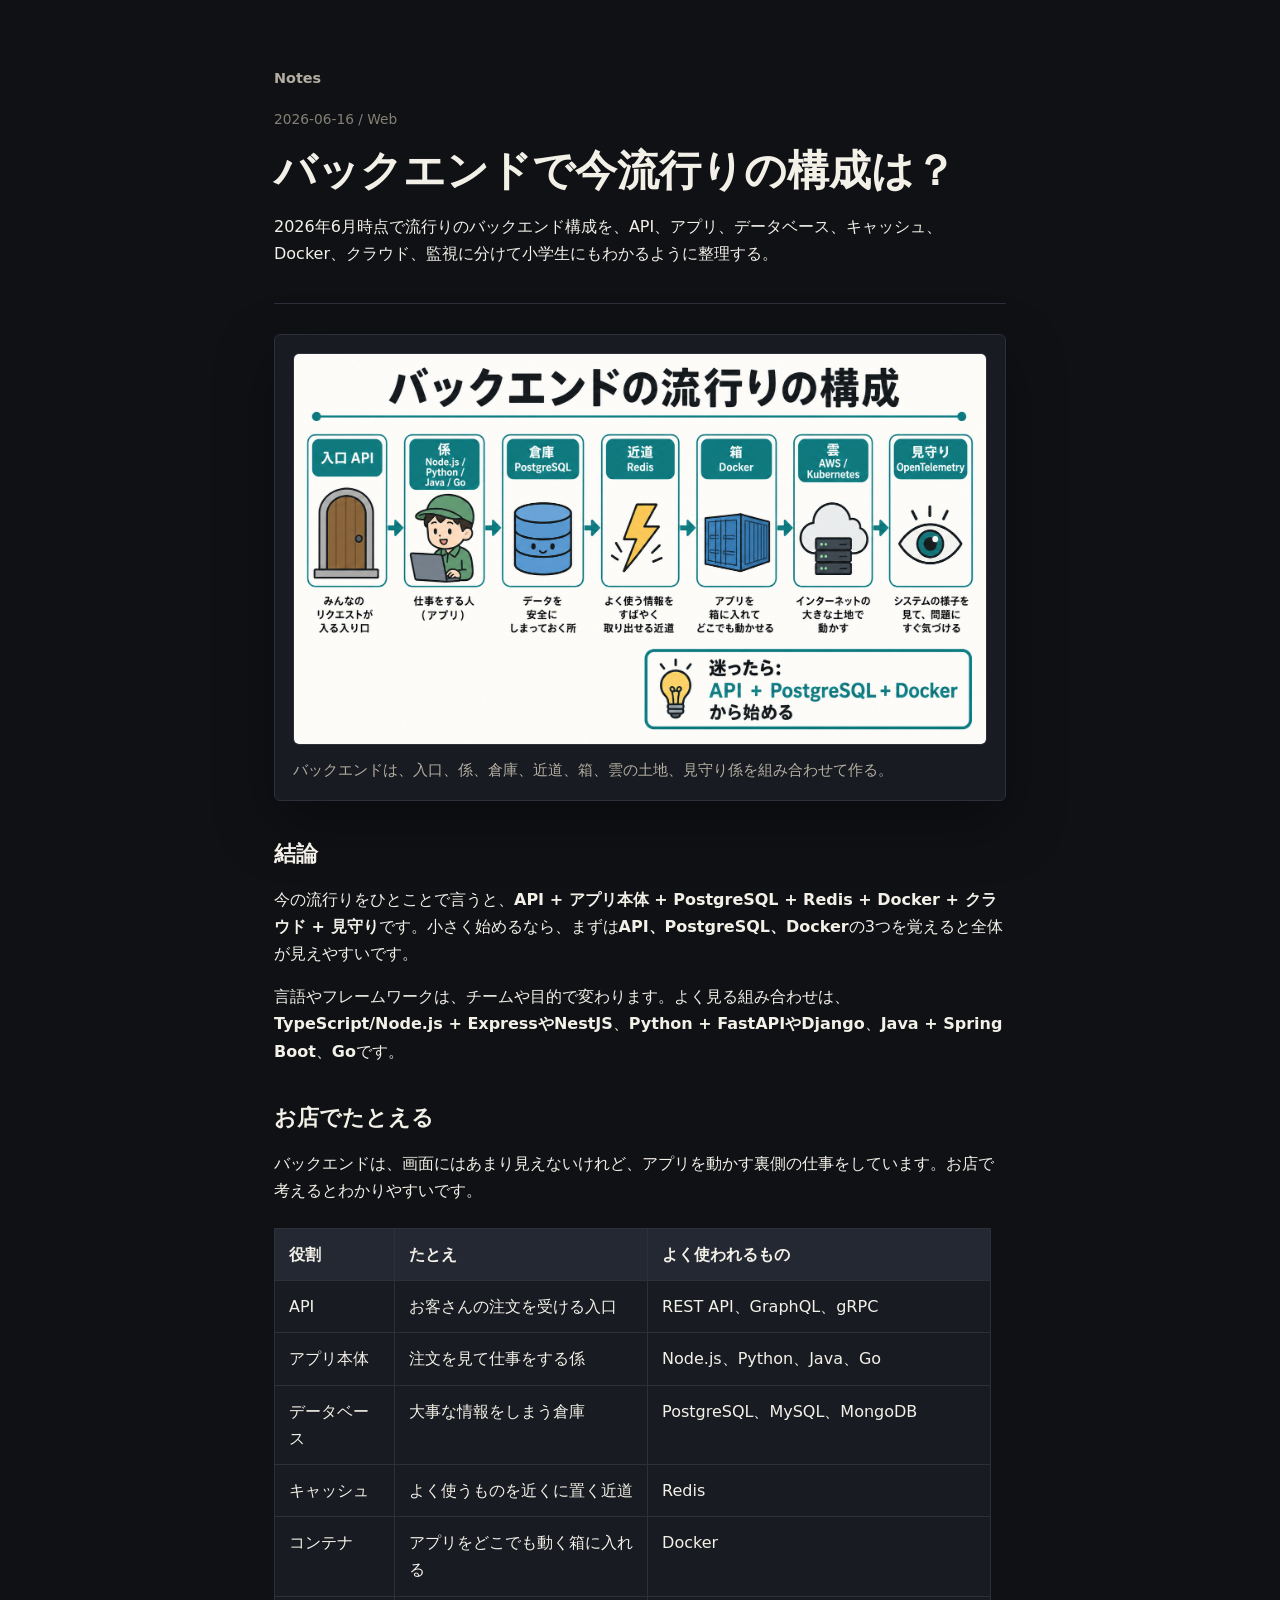
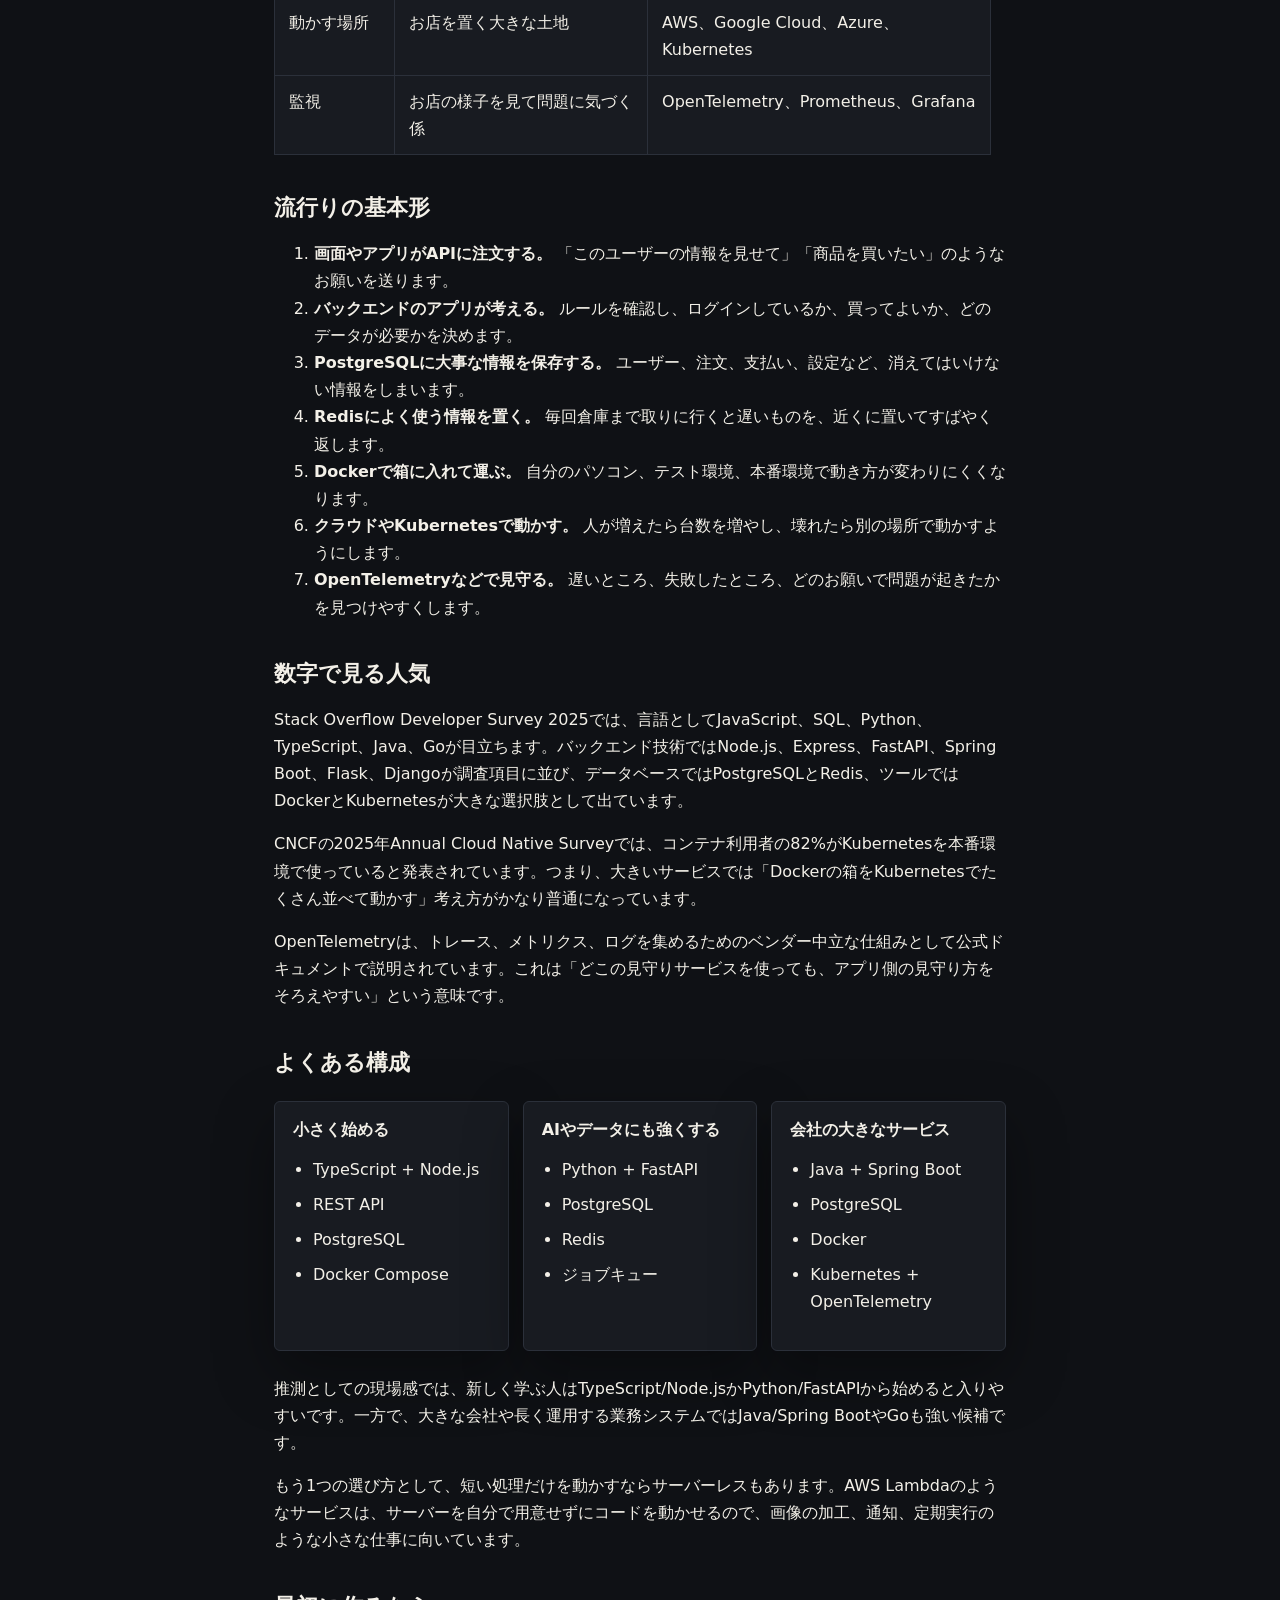
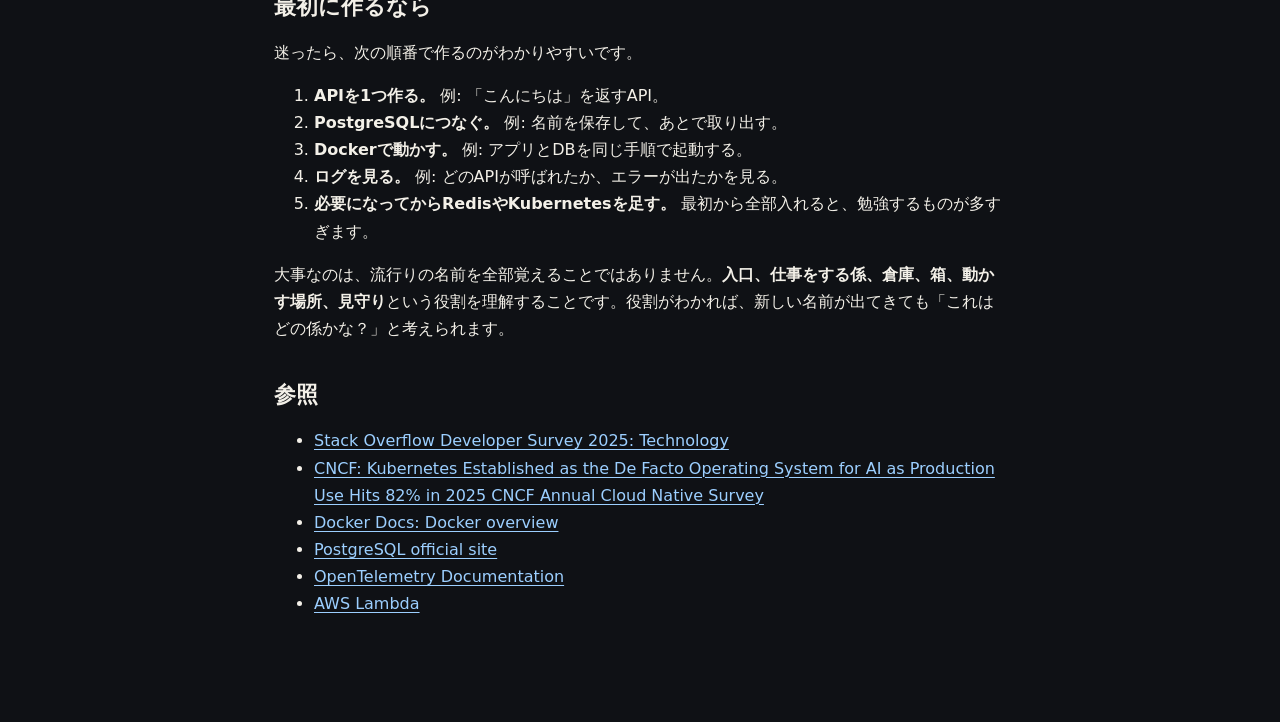
==== commit c358aa1a: "feat: ダークモードと記事一覧スワイプを追加" ====
--- a/web/backend-popular-stack/index.html
+++ b/web/backend-popular-stack/index.html
@@ -3,6 +3,7 @@
 <head>
   <meta charset="utf-8">
   <meta name="viewport" content="width=device-width, initial-scale=1">
+  <meta name="color-scheme" content="dark">
   <title>バックエンドで今流行りの構成は？</title>
   <meta name="description" content="2026年6月時点で流行りのバックエンド構成を、API、アプリ、データベース、キャッシュ、Docker、クラウド、監視に分けて小学生にもわかるように整理する。">
   <link rel="icon" href="../../favicon.svg" type="image/svg+xml">
--- a/styles/site.css
+++ b/styles/site.css
@@ -1,21 +1,28 @@
 :root {
-  color-scheme: light;
-  --bg: #f5f5f3;
-  --surface: #ffffff;
-  --surface-hover: #f7f7f5;
-  --surface-muted: #f1f1ef;
-  --text: #2f3437;
-  --muted: #6f6f6b;
-  --muted-soft: #8f8e89;
-  --border: #e6e4df;
-  --border-strong: #d8d6d0;
-  --accent: #4f6f66;
-  --accent-strong: #34564f;
-  --shadow: 0 1px 2px rgba(15, 15, 15, 0.04);
+  color-scheme: dark;
+  accent-color: #72b7ff;
+  --bg: #0f1115;
+  --surface: #181b21;
+  --surface-hover: #20242c;
+  --surface-muted: #242832;
+  --text: #f3f0e8;
+  --muted: #b4aea2;
+  --muted-soft: #858074;
+  --border: #2b303a;
+  --border-strong: #3a414d;
+  --accent: #72b7ff;
+  --accent-strong: #9ccfff;
+  --mark: #d3a52a;
+  --shadow: 0 22px 58px rgba(0, 0, 0, 0.34);
+  scrollbar-color: #3e4654 #14171d;
 }
 
 * {
   box-sizing: border-box;
+}
+
+[hidden] {
+  display: none !important;
 }
 
 html {
@@ -49,23 +56,30 @@
 
 h1 {
   margin: 0;
-  font-size: 2.75rem;
+  font-size: 1.35rem;
   font-weight: 750;
 }
 
-.dashboard-shell {
-  display: grid;
-  grid-template-columns: 248px minmax(0, 1fr);
-  min-height: 100dvh;
-}
-
-.view-toggle {
+.visually-hidden {
   position: absolute;
   width: 1px;
   height: 1px;
+  padding: 0;
+  margin: -1px;
   overflow: hidden;
-  clip-path: inset(50%);
+  clip: rect(0 0 0 0);
   white-space: nowrap;
+  border: 0;
+}
+
+.dashboard-shell {
+  display: grid;
+  grid-template-columns: 260px minmax(0, 1fr);
+  min-height: 100dvh;
+  background:
+    radial-gradient(circle at 20% 0, rgba(114, 183, 255, 0.1), transparent 28%),
+    linear-gradient(90deg, rgba(211, 165, 42, 0.07), transparent 34%),
+    var(--bg);
 }
 
 .dashboard-sidebar {
@@ -73,104 +87,140 @@
   top: 0;
   display: grid;
   align-content: start;
-  gap: 24px;
+  gap: 18px;
   height: 100dvh;
-  padding: 24px 18px;
+  padding: 16px 12px;
   border-right: 1px solid var(--border);
-  background: #eeeeeb;
+  background: rgba(20, 23, 29, 0.92);
+  backdrop-filter: blur(14px);
 }
 
 .workspace-mark {
-  display: grid;
-  gap: 2px;
-  padding: 4px 6px;
+  display: flex;
+  align-items: center;
+  gap: 10px;
+  min-height: 34px;
+  padding: 0 8px;
 }
 
 .workspace-mark span {
+  display: flex;
+  align-items: center;
+  gap: 10px;
   color: var(--text);
   font-size: 1.05rem;
   font-weight: 750;
 }
 
-.workspace-mark strong {
-  color: var(--muted);
-  font-size: 0.8rem;
-  font-weight: 600;
-}
-
-.dashboard-nav {
-  display: grid;
-  gap: 4px;
-}
-
-.dashboard-nav label {
-  display: flex;
-  align-items: center;
-  min-height: 34px;
-  padding: 6px 10px;
+.workspace-mark span::before {
+  display: inline-block;
+  width: 18px;
+  height: 18px;
+  border: 1px solid rgba(37, 37, 33, 0.12);
+  border-radius: 5px;
+  background:
+    linear-gradient(135deg, rgba(211, 165, 42, 0.95), rgba(114, 183, 255, 0.92));
+  content: "";
+}
+
+.note-search {
+  display: grid;
+}
+
+.sidebar-list h2 {
+  margin: 0;
+  padding: 0 8px;
+  color: var(--muted);
+  font-size: 0.76rem;
+  font-weight: 750;
+  letter-spacing: 0.02em;
+}
+
+.note-search input {
+  width: 100%;
+  min-height: 36px;
+  margin: 0;
+  padding: 7px 10px;
+  border: 1px solid var(--border-strong);
   border-radius: 6px;
-  color: var(--muted);
-  cursor: pointer;
-  font-size: 0.92rem;
-  font-weight: 650;
-  text-decoration: none;
-}
-
-.dashboard-nav label:hover,
-#view-overview:checked ~ .dashboard-sidebar label[for="view-overview"],
-#view-notes:checked ~ .dashboard-sidebar label[for="view-notes"],
-#view-list:checked ~ .dashboard-sidebar label[for="view-list"] {
-  background: rgba(255, 255, 255, 0.72);
-  color: var(--text);
-}
-
-#view-overview:focus-visible ~ .dashboard-sidebar label[for="view-overview"],
-#view-notes:focus-visible ~ .dashboard-sidebar label[for="view-notes"],
-#view-list:focus-visible ~ .dashboard-sidebar label[for="view-list"] {
+  background: rgba(24, 27, 33, 0.94);
+  box-shadow: none;
+  color: var(--text);
+  font: inherit;
+  font-size: 0.9rem;
+}
+
+.pico .note-search input {
+  min-height: 36px;
+  margin: 0;
+  padding: 7px 10px;
+  box-shadow: none;
+}
+
+.note-search input:focus-visible,
+.category-filter button:focus-visible {
   outline: 2px solid var(--accent-strong);
   outline-offset: 2px;
 }
 
+.note-search input::placeholder {
+  color: var(--muted-soft);
+}
+
 .sidebar-list {
   display: grid;
   gap: 8px;
 }
 
-.sidebar-list h2 {
-  margin: 0;
-  padding: 0 6px;
-  color: var(--muted);
-  font-size: 0.82rem;
-  font-weight: 750;
-}
-
-.sidebar-list ul {
+.pico .sidebar-list,
+.pico .dashboard-workspace,
+.pico .panel {
+  margin: 0;
+}
+
+.category-filter {
   display: grid;
   gap: 2px;
-  padding: 0;
-  margin: 0;
-  list-style: none;
-}
-
-.sidebar-list li {
+}
+
+.category-filter button,
+.pico .category-filter button {
+  --pico-background-color: transparent;
+  --pico-border-color: transparent;
+  --pico-color: var(--muted);
+  --pico-box-shadow: none;
   display: flex;
   align-items: center;
   justify-content: space-between;
   gap: 10px;
-  min-height: 30px;
-  padding: 4px 10px;
+  width: 100%;
+  min-height: 32px;
+  margin: 0;
+  padding: 4px 8px;
+  border: 0;
   border-radius: 6px;
-  color: var(--muted);
+  background: transparent;
+  box-shadow: none;
+  color: var(--muted);
+  cursor: pointer;
+  font: inherit;
   font-size: 0.88rem;
   font-weight: 650;
-}
-
-.sidebar-list li:first-child {
-  background: rgba(255, 255, 255, 0.52);
-  color: var(--text);
-}
-
-.sidebar-list strong {
+  text-align: left;
+}
+
+.category-filter button:hover,
+.category-filter button[aria-pressed="true"],
+.pico .category-filter button:hover,
+.pico .category-filter button[aria-pressed="true"] {
+  --pico-background-color: rgba(255, 255, 255, 0.08);
+  --pico-border-color: transparent;
+  --pico-color: var(--text);
+  background: rgba(255, 255, 255, 0.08);
+  color: var(--text);
+}
+
+.category-filter strong {
   color: var(--muted-soft);
   font-size: 0.8rem;
 }
@@ -182,7 +232,7 @@
   padding: 14px;
   border: 1px solid var(--border-strong);
   border-radius: 8px;
-  background: rgba(255, 255, 255, 0.54);
+  background: rgba(255, 255, 255, 0.06);
 }
 
 .sidebar-summary p,
@@ -208,141 +258,31 @@
 }
 
 .dashboard-workspace {
-  width: min(1180px, calc(100% - 48px));
+  width: min(1180px, calc(100% - 36px));
   margin: 0 auto;
-  padding: 34px 0 56px;
-}
-
-.dashboard-toolbar {
-  display: flex;
-  align-items: end;
-  justify-content: space-between;
-  gap: 24px;
-  margin-bottom: 22px;
-}
-
-.dashboard-toolbar p {
-  max-width: 620px;
-  margin: 6px 0 0;
-  color: var(--muted);
-}
-
-.dashboard-update {
-  display: grid;
-  gap: 2px;
-  min-width: 142px;
-  padding: 10px 12px;
-  border: 1px solid var(--border);
-  border-radius: 8px;
-  background: var(--surface);
-  box-shadow: var(--shadow);
-}
-
-.dashboard-update span {
-  color: var(--muted-soft);
-  font-size: 0.76rem;
-  font-weight: 700;
-  text-transform: uppercase;
-}
-
-.dashboard-update time {
-  color: var(--text);
-  font-size: 0.92rem;
-  font-weight: 700;
-}
-
-.dashboard-view {
-  display: none;
-}
-
-#view-overview:checked ~ .dashboard-workspace .dashboard-view--overview,
-#view-notes:checked ~ .dashboard-workspace .dashboard-view--notes,
-#view-list:checked ~ .dashboard-workspace .dashboard-view--list {
-  display: block;
-}
-
-.metric-grid {
-  display: grid;
-  grid-template-columns: repeat(3, minmax(0, 1fr));
-  gap: 12px;
-  margin-bottom: 12px;
-}
-
-.metric-card,
+  padding: 16px 0 48px;
+}
+
 .panel {
   border: 1px solid var(--border);
   border-radius: 8px;
-  background: var(--surface);
+  background: rgba(24, 27, 33, 0.9);
   box-shadow: var(--shadow);
-}
-
-.metric-card {
-  display: grid;
-  gap: 6px;
-  min-height: 104px;
-  padding: 16px;
-}
-
-.metric-card span {
-  color: var(--muted-soft);
-  font-size: 0.78rem;
-  font-weight: 700;
-  text-transform: uppercase;
-}
-
-.metric-card strong {
-  color: var(--text);
-  font-size: 1.7rem;
-  line-height: 1;
-}
-
-.metric-card p {
-  margin: 0;
-  color: var(--muted);
-  font-size: 0.9rem;
-}
-
-.dashboard-grid {
-  display: grid;
-  grid-template-columns: minmax(0, 1fr) 320px;
-  gap: 12px;
-  align-items: start;
-}
-
-.dashboard-rail {
-  display: grid;
-  gap: 12px;
-}
-
-.panel {
   overflow: clip;
 }
 
 .panel-heading {
   display: flex;
-  align-items: start;
-  justify-content: space-between;
-  gap: 16px;
-  padding: 16px 16px 14px;
+  align-items: center;
+  justify-content: flex-end;
+  min-height: 44px;
+  padding: 8px 14px;
   border-bottom: 1px solid var(--border);
-}
-
-.panel-heading h2 {
-  margin: 0;
-  font-size: 1rem;
-  font-weight: 750;
-}
-
-.panel-heading p {
-  margin: 4px 0 0;
-  color: var(--muted);
-  font-size: 0.9rem;
-  line-height: 1.55;
 }
 
 .panel-heading > span {
   flex: 0 0 auto;
-  padding: 3px 8px;
+  padding: 2px 8px;
   border-radius: 999px;
   background: var(--surface-muted);
   color: var(--muted);
@@ -411,13 +351,14 @@
 .note-card,
 .empty-state {
   display: grid;
-  grid-template-columns: 132px minmax(0, 1fr);
-  gap: 8px 18px;
-  min-height: 106px;
-  padding: 16px;
+  grid-template-columns: 118px minmax(0, 1fr) 96px;
+  gap: 4px 16px;
+  align-items: center;
+  min-height: 82px;
+  padding: 12px 14px;
   border-bottom: 1px solid var(--border);
   background: transparent;
-  transition: background-color 120ms ease;
+  transition: background-color 120ms ease, transform 120ms ease;
 }
 
 a.note-card {
@@ -433,21 +374,26 @@
 .note-card:hover,
 .note-card:focus-within {
   background: var(--surface-hover);
-}
-
+  transform: translateX(1px);
+}
+
+.note-card h2,
 .note-card h3,
 .empty-state h3 {
   grid-column: 2;
   margin: 0;
-  font-size: 1rem;
-  font-weight: 650;
-}
-
+  color: var(--text);
+  font-size: 0.98rem;
+  font-weight: 700;
+  line-height: 1.35;
+}
+
+.note-card:hover h2,
+.note-card:focus-visible h2,
 .note-card:hover h3,
 .note-card:focus-visible h3 {
   color: var(--accent-strong);
-  text-decoration: underline;
-  text-underline-offset: 0.18em;
+  text-decoration: none;
 }
 
 .note-card h3 a {
@@ -465,8 +411,16 @@
   grid-column: 2;
   margin: 0;
   color: var(--muted);
-  font-size: 0.95rem;
-  line-height: 1.55;
+  font-size: 0.88rem;
+  line-height: 1.45;
+}
+
+p.empty-state {
+  display: block;
+  min-height: 0;
+  padding: 18px;
+  border-bottom: 0;
+  color: var(--muted);
 }
 
 .note-meta {
@@ -475,13 +429,26 @@
   flex-direction: column;
   gap: 4px;
   color: var(--muted-soft);
+  font-size: 0.8rem;
+  font-weight: 650;
+  line-height: 1.3;
+}
+
+.note-meta span {
+  width: fit-content;
+  padding: 1px 7px;
+  border: 1px solid var(--border);
+  border-radius: 999px;
+  background: rgba(255, 255, 255, 0.06);
+  color: var(--muted);
+}
+
+.note-card-action {
+  grid-column: 3;
+  grid-row: 1 / span 2;
+  justify-self: end;
+  color: var(--accent-strong);
   font-size: 0.82rem;
-}
-
-.note-card-action {
-  grid-column: 2;
-  color: var(--accent-strong);
-  font-size: 0.84rem;
   font-weight: 700;
 }
 
@@ -764,20 +731,8 @@
     border-bottom: 1px solid var(--border);
   }
 
-  .dashboard-nav {
-    grid-template-columns: repeat(3, minmax(0, 1fr));
-  }
-
-  .sidebar-summary {
-    display: none;
-  }
-
-  .sidebar-list {
-    display: none;
-  }
-
-  .dashboard-grid {
-    grid-template-columns: 1fr;
+  .category-filter {
+    grid-template-columns: repeat(4, minmax(0, 1fr));
   }
 }
 
@@ -786,22 +741,62 @@
     font-size: 2.2rem;
   }
 
+  .dashboard-shell {
+    display: block;
+  }
+
+  .dashboard-sidebar {
+    position: sticky;
+    top: 0;
+    z-index: 10;
+    display: block;
+    gap: 7px;
+    height: 79px;
+    padding: 8px 10px 7px;
+    overflow: hidden;
+    background: rgba(15, 17, 21, 0.94);
+    backdrop-filter: blur(16px);
+  }
+
+  .workspace-mark {
+    display: none;
+  }
+
+  .note-search input {
+    height: 34px;
+    min-height: 34px;
+    padding: 5px 10px;
+    border-radius: 9px;
+    font-size: 0.86rem;
+    line-height: 1.2;
+  }
+
+  .pico .note-search input {
+    height: 34px;
+    min-height: 34px;
+    padding: 5px 10px 5px 32px;
+  }
+
+  .sidebar-list {
+    gap: 0;
+    margin-top: 6px;
+  }
+
+  .sidebar-list h2 {
+    position: absolute;
+    width: 1px;
+    height: 1px;
+    padding: 0;
+    margin: -1px;
+    overflow: hidden;
+    clip: rect(0 0 0 0);
+    white-space: nowrap;
+    border: 0;
+  }
+
   .dashboard-workspace {
-    width: min(100% - 28px, 1180px);
-    padding: 26px 0 48px;
-  }
-
-  .dashboard-toolbar {
-    display: grid;
-    gap: 14px;
-  }
-
-  .dashboard-update {
-    width: 100%;
-  }
-
-  .metric-grid {
-    grid-template-columns: 1fr;
+    width: min(100% - 20px, 1180px);
+    padding: 10px 0 44px;
   }
 
   .note-card,
@@ -810,7 +805,43 @@
     gap: 6px;
   }
 
+  .category-filter {
+    display: flex;
+    gap: 2px;
+    margin: 0 -10px;
+    padding: 0 10px 1px;
+    overflow-x: auto;
+    overscroll-behavior-inline: contain;
+    scroll-padding-inline: 14px;
+    scroll-snap-type: x proximity;
+    scrollbar-width: none;
+    -webkit-overflow-scrolling: touch;
+  }
+
+  .category-filter::-webkit-scrollbar {
+    display: none;
+  }
+
+  .category-filter button,
+  .pico .category-filter button {
+    flex: 0 0 auto;
+    width: auto;
+    min-width: max-content;
+    min-height: 29px;
+    padding: 3px 10px;
+    border-radius: 999px;
+    font-size: 0.84rem;
+    scroll-snap-align: start;
+    white-space: nowrap;
+  }
+
+  .category-filter strong {
+    margin-left: 6px;
+    font-size: 0.76rem;
+  }
+
   .note-card h3,
+  .note-card h2,
   .empty-state h3,
   .note-card p,
   .empty-state p,
@@ -818,6 +849,12 @@
     grid-column: auto;
   }
 
+  .note-card-action {
+    display: none;
+    grid-row: auto;
+    justify-self: start;
+  }
+
   .note-meta {
     grid-row: auto;
     flex-direction: row;
